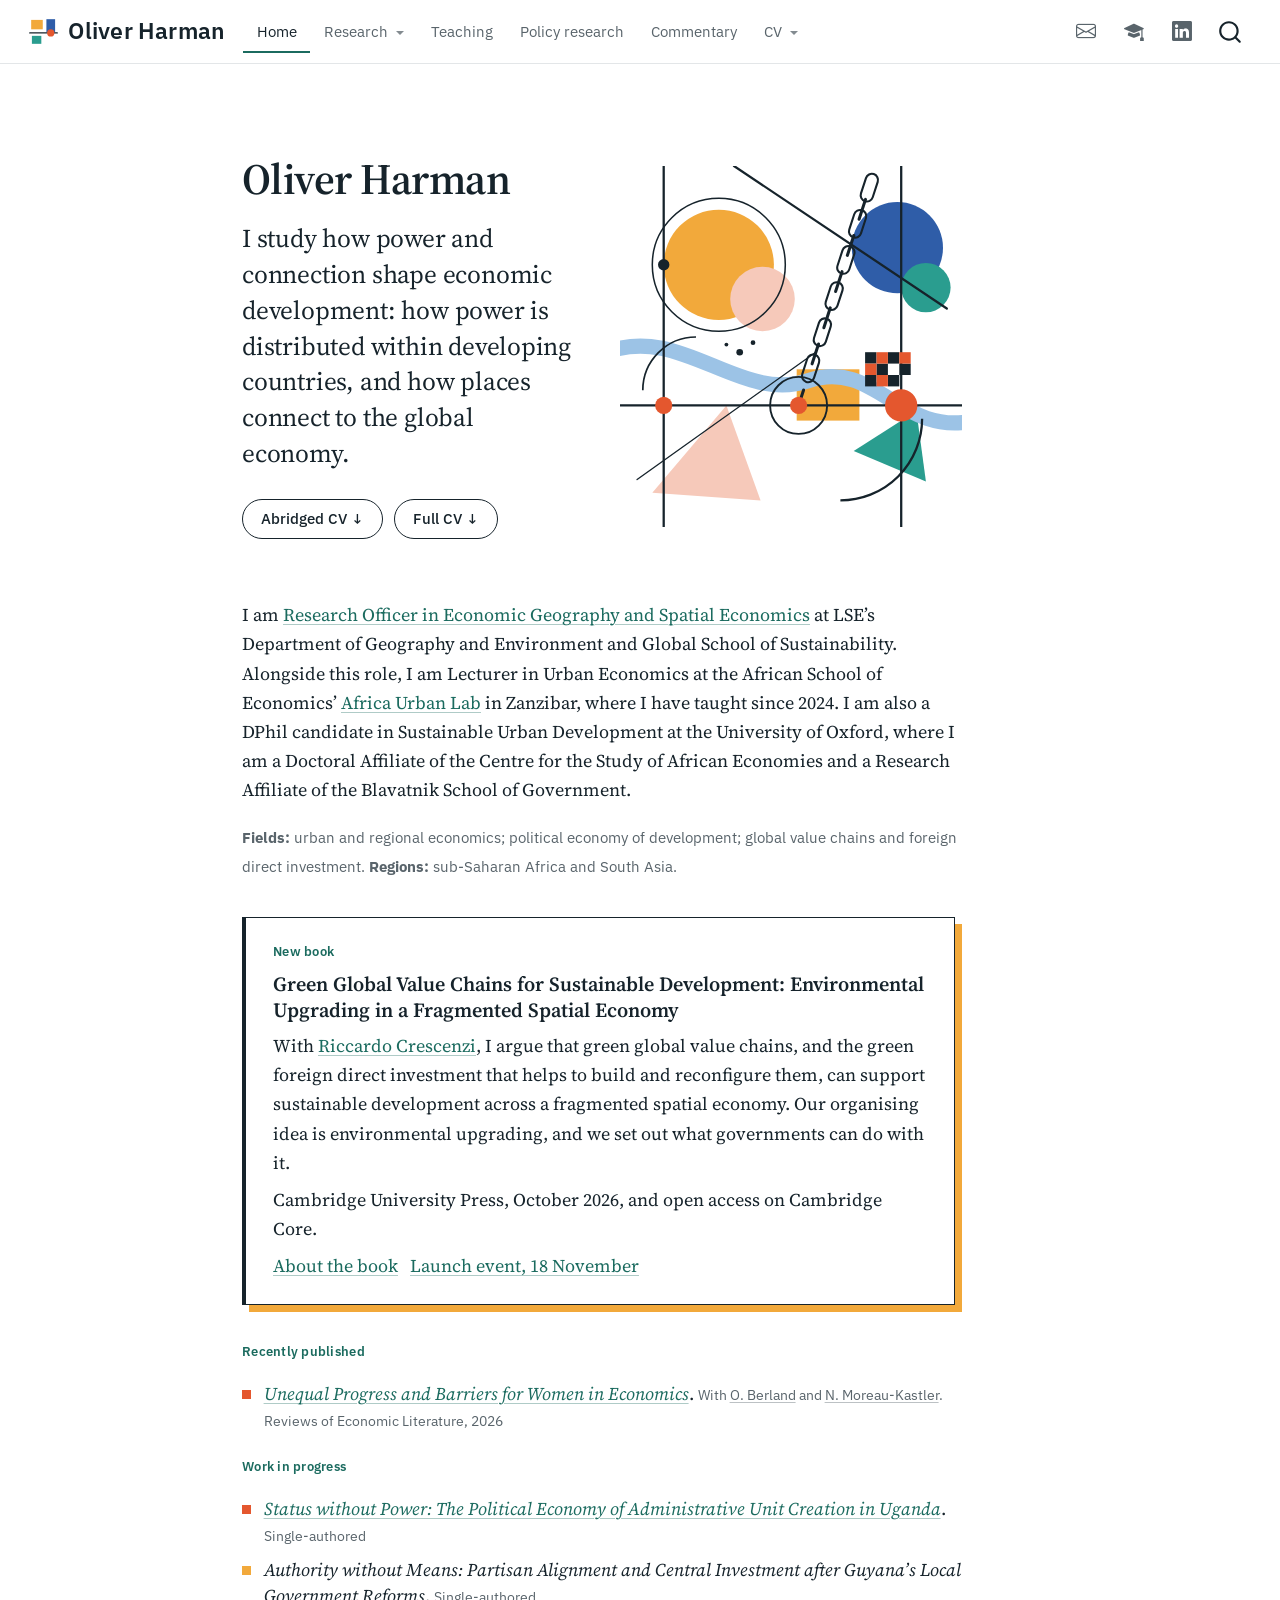
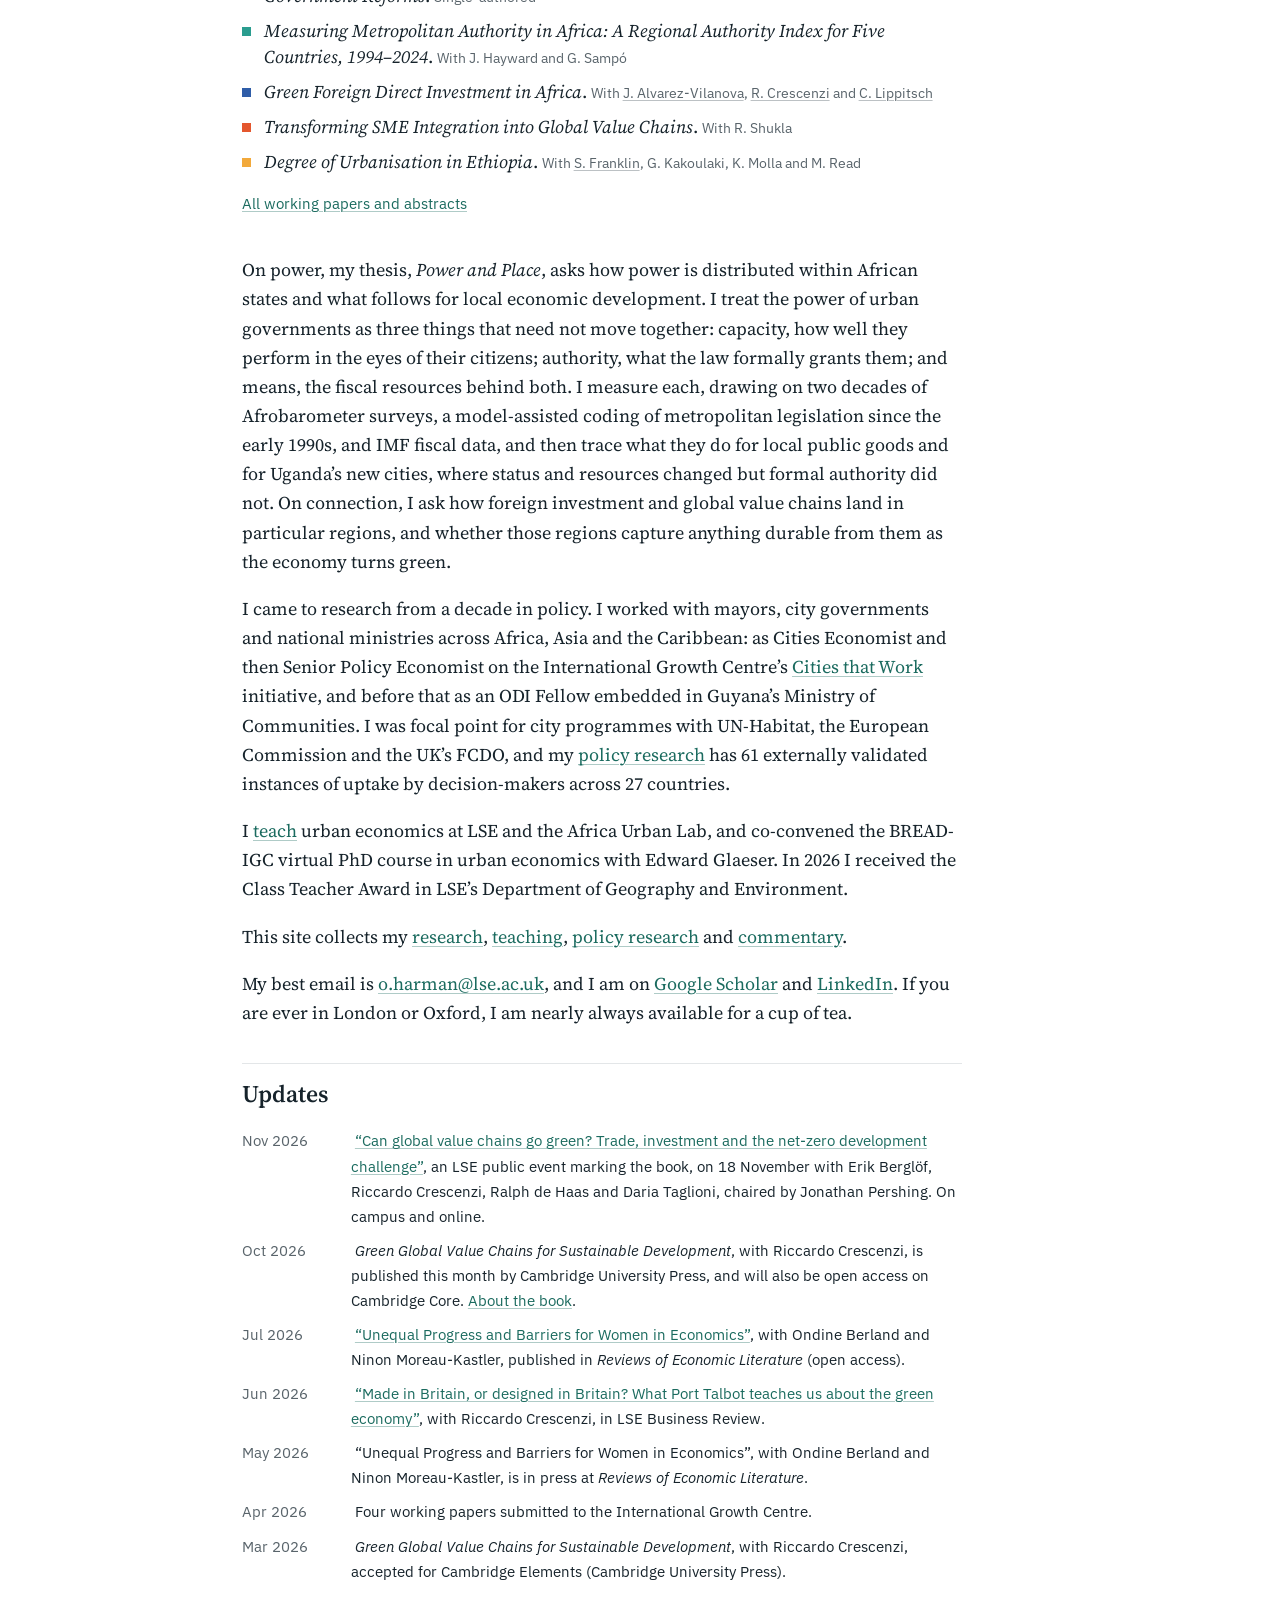
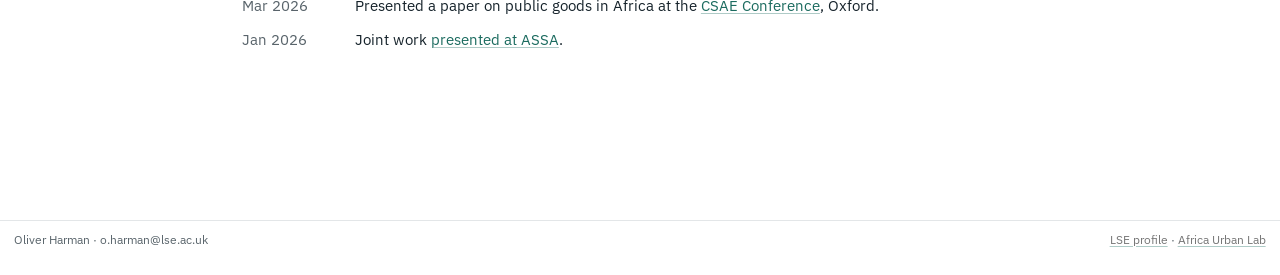
==== index.html @ 83558fdd "Built site for gh-pages" ====
<!DOCTYPE html>
<html xmlns="http://www.w3.org/1999/xhtml" lang="en" xml:lang="en"><head>

<meta charset="utf-8">
<meta name="generator" content="quarto-1.10.18">

<meta name="viewport" content="width=device-width, initial-scale=1.0, user-scalable=yes">

<meta name="description" content="Economic geographer and spatial economist working on decentralisation, urbanisation and local public goods in Africa, and on global value chains and regional development.">

<title>Oliver Harman</title>
<style>
/* Default styles provided by pandoc.
** See https://pandoc.org/MANUAL.html#variables-for-html for config info.
*/
span.smallcaps{font-variant: small-caps;}
div.columns{display: flex; gap: 1.5em;}
div.column{flex: auto;}
@media screen {
div.columns{gap: min(4vw, 1.5em);}
div.column{overflow-x: auto;}
}
div.hanging-indent{margin-left: 1.5em; text-indent: -1.5em;}
ul.task-list{list-style: none;}
ul.task-list li input[type="checkbox"] {
  width: 0.8em;
  margin: 0 0.8em 0.2em -1em; /* quarto-specific, see https://github.com/quarto-dev/quarto-cli/issues/4556 */ 
  vertical-align: middle;
}
</style>


<script src="site_libs/quarto-nav/quarto-nav.js"></script>
<script src="site_libs/quarto-nav/headroom.min.js"></script>
<script src="site_libs/clipboard/clipboard.min.js"></script>
<script src="site_libs/quarto-search/autocomplete.umd.js"></script>
<script src="site_libs/quarto-search/fuse.min.js"></script>
<script src="site_libs/quarto-search/quarto-search.js"></script>
<meta name="quarto:offset" content="./">
<link href="./assets/favicon.png" rel="icon" type="image/png">
<script src="site_libs/quarto-html/quarto.js" type="module"></script>
<script src="site_libs/quarto-html/tabsets/tabsets.js" type="module"></script>
<script src="site_libs/quarto-html/popper.min.js"></script>
<script src="site_libs/quarto-html/tippy.umd.min.js"></script>
<link href="site_libs/quarto-html/tippy.css" rel="stylesheet">
<link href="site_libs/quarto-html/quarto-syntax-highlighting-64a204ab8560d761af7679ceaba22944.css" rel="stylesheet" id="quarto-text-highlighting-styles">
<script src="site_libs/bootstrap/bootstrap.min.js"></script>
<link href="site_libs/bootstrap/bootstrap-icons.css" rel="stylesheet">
<link href="site_libs/bootstrap/bootstrap-cc58427bfe1f40533ad31785c9c80ab6.min.css" rel="stylesheet" append-hash="true" id="quarto-bootstrap" data-mode="light">
<script id="quarto-search-options" type="application/json">{
  "location": "navbar",
  "copy-button": false,
  "collapse-after": 3,
  "panel-placement": "end",
  "type": "overlay",
  "limit": 50,
  "keyboard-shortcut": [
    "f",
    "/",
    "s"
  ],
  "show-item-context": false,
  "language": {
    "search-no-results-text": "No results",
    "search-matching-documents-text": "matching documents",
    "search-copy-link-title": "Copy link to search",
    "search-hide-matches-text": "Hide additional matches",
    "search-more-match-text": "more match in this document",
    "search-more-matches-text": "more matches in this document",
    "search-clear-button-title": "Clear",
    "search-text-placeholder": "",
    "search-detached-cancel-button-title": "Cancel",
    "search-submit-button-title": "Submit",
    "search-label": "Search"
  }
}</script>


<meta property="og:title" content="Oliver Harman">
<meta property="og:description" content="Economic geographer and spatial economist working on decentralisation, urbanisation and local public goods in Africa, and on global value chains and regional development.">
<meta property="og:image" content="https://www.oliverharman.me/assets/art-home.svg">
<meta property="og:site_name" content="Oliver Harman">
<meta property="og:image:alt" content="">
<meta name="twitter:title" content="Oliver Harman">
<meta name="twitter:description" content="Economic geographer and spatial economist working on decentralisation, urbanisation and local public goods in Africa, and on global value chains and regional development.">
<meta name="twitter:image" content="https://www.oliverharman.me/assets/art-home.svg">
<meta name="twitter:card" content="summary_large_image">
<meta name="twitter:image:alt" content="">
</head>

<body class="nav-fixed home fullcontent quarto-light">

<div id="quarto-search-results"></div>
  <header id="quarto-header" class="headroom fixed-top">
    <nav class="navbar navbar-expand-lg " data-bs-theme="dark">
      <div class="navbar-container container-fluid">
      <div class="navbar-brand-container mx-auto">
    <a href="./index.html" class="navbar-brand navbar-brand-logo">
    <img src="./assets/mark.svg" alt="" class="navbar-logo light-content">
    <img src="./assets/mark.svg" alt="" class="navbar-logo dark-content">
    </a>
    <a class="navbar-brand" href="./index.html">
    <span class="navbar-title">Oliver Harman</span>
    </a>
  </div>
            <div id="quarto-search" class="" title="Search"></div>
          <button class="navbar-toggler" type="button" data-bs-toggle="collapse" data-bs-target="#navbarCollapse" aria-controls="navbarCollapse" role="menu" aria-expanded="false" aria-label="Toggle navigation" onclick="if (window.quartoToggleHeadroom) { window.quartoToggleHeadroom(); }">
  <span class="navbar-toggler-icon"></span>
</button>
          <div class="collapse navbar-collapse" id="navbarCollapse">
            <ul class="navbar-nav navbar-nav-scroll me-auto">
  <li class="nav-item">
    <a class="nav-link active" href="./index.html" aria-current="page"> 
<span class="menu-text">Home</span></a>
  </li>  
  <li class="nav-item dropdown ">
    <a class="nav-link dropdown-toggle" href="#" id="nav-menu-research" role="link" data-bs-toggle="dropdown" aria-expanded="false">
 <span class="menu-text">Research</span>
    </a>
    <ul class="dropdown-menu" aria-labelledby="nav-menu-research">    
        <li>
    <a class="dropdown-item" href="./research.html">
 <span class="dropdown-text">Research overview</span></a>
  </li>  
        <li>
    <a class="dropdown-item" href="./green-global-value-chains.html">
 <span class="dropdown-text">Book: Green Global Value Chains</span></a>
  </li>  
        <li>
    <a class="dropdown-item" href="./harnessing-global-value-chains.html">
 <span class="dropdown-text">Book: Harnessing Global Value Chains</span></a>
  </li>  
    </ul>
  </li>
  <li class="nav-item">
    <a class="nav-link" href="./teaching.html"> 
<span class="menu-text">Teaching</span></a>
  </li>  
  <li class="nav-item">
    <a class="nav-link" href="./policy.html"> 
<span class="menu-text">Policy research</span></a>
  </li>  
  <li class="nav-item">
    <a class="nav-link" href="./commentary.html"> 
<span class="menu-text">Commentary</span></a>
  </li>  
  <li class="nav-item dropdown ">
    <a class="nav-link dropdown-toggle" href="#" id="nav-menu-cv" role="link" data-bs-toggle="dropdown" aria-expanded="false">
 <span class="menu-text">CV</span>
    </a>
    <ul class="dropdown-menu" aria-labelledby="nav-menu-cv">    
        <li>
    <a class="dropdown-item" href="./cv/harman-cv-abridged.pdf">
 <span class="dropdown-text">Abridged CV (PDF)</span></a>
  </li>  
        <li>
    <a class="dropdown-item" href="./cv/harman-cv-full.pdf">
 <span class="dropdown-text">Full CV (PDF)</span></a>
  </li>  
    </ul>
  </li>
</ul>
            <ul class="navbar-nav navbar-nav-scroll ms-auto">
  <li class="nav-item compact">
    <a class="nav-link" href="mailto:o.harman@lse.ac.uk"> <i class="bi bi-envelope" role="img" aria-label="Email">
</i> 
<span class="menu-text"></span></a>
  </li>  
  <li class="nav-item compact">
    <a class="nav-link" href="https://scholar.google.com/citations?user=SLb3QHIAAAAJ"> <i class="bi bi-mortarboard-fill" role="img" aria-label="Google Scholar">
</i> 
<span class="menu-text"></span></a>
  </li>  
  <li class="nav-item compact">
    <a class="nav-link" href="https://www.linkedin.com/in/oharman/"> <i class="bi bi-linkedin" role="img" aria-label="LinkedIn">
</i> 
<span class="menu-text"></span></a>
  </li>  
</ul>
          </div> <!-- /navcollapse -->
            <div class="quarto-navbar-tools">
</div>
      </div> <!-- /container-fluid -->
    </nav>
</header>
<!-- content -->
<div id="quarto-content" class="quarto-container page-columns page-rows-contents page-layout-article page-navbar">
<!-- sidebar -->
<!-- margin-sidebar -->
    
<!-- main -->
<main class="content" id="quarto-document-content">

<header id="title-block-header" class="quarto-title-block default">
<div class="quarto-title">
<h1 class="title">Oliver Harman</h1>
</div>

<div>
  <div class="description">
    Economic geographer and spatial economist working on decentralisation, urbanisation and local public goods in Africa, and on global value chains and regional development.
  </div>
</div>


<div class="quarto-title-meta">

    
  
    
  </div>
  


</header>


<div class="hero">
  <div class="hero-text">
    <p class="hero-name" aria-hidden="true">Oliver Harman</p>
    <p class="lede">I study how power and connection shape economic development:
    how power is distributed within developing countries, and how places connect
    to the global economy.</p>
    <p class="hero-links">
      <a href="cv/harman-cv-abridged.pdf">Abridged CV</a>
      <a href="cv/harman-cv-full.pdf">Full CV</a>
    </p>
  </div>
  <div class="hero-map">
    <img src="assets/art-home.svg" alt="">
  </div>
</div>
<p>I am <a href="https://www.lse.ac.uk/people/oliver-harman">Research Officer in Economic Geography and Spatial Economics</a> at LSE’s Department of Geography and Environment and Global School of Sustainability. Alongside this role, I am Lecturer in Urban Economics at the African School of Economics’ <a href="https://www.asezanzibar.com/africa-urban-lab">Africa Urban Lab</a> in Zanzibar, where I have taught since 2024. I am also a DPhil candidate in Sustainable Urban Development at the University of Oxford, where I am a Doctoral Affiliate of the Centre for the Study of African Economies and a Research Affiliate of the Blavatnik School of Government.</p>
<p><span class="fields"><strong>Fields:</strong> urban and regional economics; political economy of development; global value chains and foreign direct investment. <strong>Regions:</strong> sub-Saharan Africa and South Asia.</span></p>
<div class="featured">
<p><span class="label">New book</span></p>
<p><span class="paper-title">Green Global Value Chains for Sustainable Development: Environmental Upgrading in a Fragmented Spatial Economy</span></p>
<p>With <a href="https://www.lse.ac.uk/geography-and-environment/people/academic-staff/riccardo-crescenzi">Riccardo Crescenzi</a>, I argue that green global value chains, and the green foreign direct investment that helps to build and reconfigure them, can support sustainable development across a fragmented spatial economy. Our organising idea is environmental upgrading, and we set out what governments can do with it.</p>
<p>Cambridge University Press, October 2026, and open access on Cambridge Core.</p>
<p><a href="./green-global-value-chains.html">About the book</a> &nbsp; <a href="https://www.lse.ac.uk/events/global-value-chains">Launch event, 18 November</a></p>
</div>
<div class="wip">
<p><span class="label">Recently published</span></p>
<ul>
<li><em><a href="https://doi.org/10.21627/aekcyv04">Unequal Progress and Barriers for Women in Economics</a></em>. <span class="with">With <a href="https://www.ondineberland.com/">O. Berland</a> and <a href="https://ninonmoreaukastler.com/">N. Moreau-Kastler</a>. Reviews of Economic Literature, 2026</span></li>
</ul>
<p><span class="label">Work in progress</span></p>
<ul>
<li><em><a href="./research.html#featured-paper">Status without Power: The Political Economy of Administrative Unit Creation in Uganda</a></em>. <span class="with">Single-authored</span></li>
<li><em>Authority without Means: Partisan Alignment and Central Investment after Guyana’s Local Government Reforms</em>. <span class="with">Single-authored</span></li>
<li><em>Measuring Metropolitan Authority in Africa: A Regional Authority Index for Five Countries, 1994–2024</em>. <span class="with">With J. Hayward and G. Sampó</span></li>
<li><em>Green Foreign Direct Investment in Africa</em>. <span class="with">With <a href="https://www.lse.ac.uk/geography-and-environment/people/phd-students/juan-alvarez-vilanova">J. Alvarez-Vilanova</a>, <a href="https://www.lse.ac.uk/geography-and-environment/people/academic-staff/riccardo-crescenzi">R. Crescenzi</a> and <a href="https://sites.google.com/view/christianlippitsch">C. Lippitsch</a></span></li>
<li><em>Transforming SME Integration into Global Value Chains</em>. <span class="with">With R. Shukla</span></li>
<li><em>Degree of Urbanisation in Ethiopia</em>. <span class="with">With <a href="https://www.simonfranklin.co/">S. Franklin</a>, G. Kakoulaki, K. Molla and M. Read</span></li>
</ul>
<p><a href="./research.html#working-papers">All working papers and abstracts</a></p>
</div>
<p>On power, my thesis, <em>Power and Place</em>, asks how power is distributed within African states and what follows for local economic development. I treat the power of urban governments as three things that need not move together: capacity, how well they perform in the eyes of their citizens; authority, what the law formally grants them; and means, the fiscal resources behind both. I measure each, drawing on two decades of Afrobarometer surveys, a model-assisted coding of metropolitan legislation since the early 1990s, and IMF fiscal data, and then trace what they do for local public goods and for Uganda’s new cities, where status and resources changed but formal authority did not. On connection, I ask how foreign investment and global value chains land in particular regions, and whether those regions capture anything durable from them as the economy turns green.</p>
<p>I came to research from a decade in policy. I worked with mayors, city governments and national ministries across Africa, Asia and the Caribbean: as Cities Economist and then Senior Policy Economist on the International Growth Centre’s <a href="https://www.theigc.org/initiatives/cities-work">Cities that Work</a> initiative, and before that as an ODI Fellow embedded in Guyana’s Ministry of Communities. I was focal point for city programmes with UN-Habitat, the European Commission and the UK’s FCDO, and my <a href="./policy.html">policy research</a> has 61 externally validated instances of uptake by decision-makers across 27 countries.</p>
<p>I <a href="./teaching.html">teach</a> urban economics at LSE and the Africa Urban Lab, and co-convened the BREAD-IGC virtual PhD course in urban economics with Edward Glaeser. In 2026 I received the Class Teacher Award in LSE’s Department of Geography and Environment.</p>
<p>This site collects my <a href="./research.html">research</a>, <a href="./teaching.html">teaching</a>, <a href="./policy.html">policy research</a> and <a href="./commentary.html">commentary</a>.</p>
<p>My best email is <a href="mailto:o.harman@lse.ac.uk" class="email">o.harman@lse.ac.uk</a>, and I am on <a href="https://scholar.google.com/citations?user=SLb3QHIAAAAJ">Google Scholar</a> and <a href="https://www.linkedin.com/in/oharman/">LinkedIn</a>. If you are ever in London or Oxford, I am nearly always available for a cup of tea.</p>
<section id="updates" class="level2">
<h2 data-anchor-id="updates">Updates</h2>
<div class="updates">
<ul>
<li><span class="date">Nov 2026</span> <a href="https://www.lse.ac.uk/events/global-value-chains">“Can global value chains go green? Trade, investment and the net-zero development challenge”</a>, an LSE public event marking the book, on 18 November with Erik Berglöf, Riccardo Crescenzi, Ralph de Haas and Daria Taglioni, chaired by Jonathan Pershing. On campus and online.</li>
<li><span class="date">Oct 2026</span> <em>Green Global Value Chains for Sustainable Development</em>, with Riccardo Crescenzi, is published this month by Cambridge University Press, and will also be open access on Cambridge Core. <a href="./green-global-value-chains.html">About the book</a>.</li>
<li><span class="date">Jul 2026</span> <a href="https://doi.org/10.21627/aekcyv04">“Unequal Progress and Barriers for Women in Economics”</a>, with Ondine Berland and Ninon Moreau-Kastler, published in <em>Reviews of Economic Literature</em> (open access).</li>
<li><span class="date">Jun 2026</span> <a href="https://blogs.lse.ac.uk/businessreview/2026/06/13/made-in-britain-or-designed-in-britain-what-port-talbot-teaches-us-about-the-green-economy/">“Made in Britain, or designed in Britain? What Port Talbot teaches us about the green economy”</a>, with Riccardo Crescenzi, in LSE Business Review.</li>
<li><span class="date">May 2026</span> “Unequal Progress and Barriers for Women in Economics”, with Ondine Berland and Ninon Moreau-Kastler, is in press at <em>Reviews of Economic Literature</em>.</li>
<li><span class="date">Apr 2026</span> Four working papers submitted to the International Growth Centre.</li>
<li><span class="date">Mar 2026</span> <em>Green Global Value Chains for Sustainable Development</em>, with Riccardo Crescenzi, accepted for Cambridge Elements (Cambridge University Press).</li>
<li><span class="date">Mar 2026</span> Presented a paper on public goods in Africa at the <a href="https://www.csae.ox.ac.uk/">CSAE Conference</a>, Oxford.</li>
<li><span class="date">Jan 2026</span> Joint work <a href="https://www.aeaweb.org/conference/2026/program/1519">presented at ASSA</a>.</li>
</ul>
</div>


</section>

</main> <!-- /main -->
<script id="quarto-html-after-body" type="application/javascript">
  window.document.addEventListener("DOMContentLoaded", function (event) {
    const isCodeAnnotation = (el) => {
      for (const clz of el.classList) {
        if (clz.startsWith('code-annotation-')) {                     
          return true;
        }
      }
      return false;
    }
    const onCopySuccess = function(e) {
      // button target
      const button = e.trigger;
      // don't keep focus
      button.blur();
      // flash "checked"
      button.classList.add('code-copy-button-checked');
      var currentTitle = button.getAttribute("title");
      button.setAttribute("title", "Copied!");
      let tooltip;
      if (window.bootstrap) {
        button.setAttribute("data-bs-toggle", "tooltip");
        button.setAttribute("data-bs-placement", "left");
        button.setAttribute("data-bs-title", "Copied!");
        tooltip = new bootstrap.Tooltip(button, 
          { trigger: "manual", 
            customClass: "code-copy-button-tooltip",
            offset: [0, -8]});
        tooltip.show();    
      }
      setTimeout(function() {
        if (tooltip) {
          tooltip.hide();
          button.removeAttribute("data-bs-title");
          button.removeAttribute("data-bs-toggle");
          button.removeAttribute("data-bs-placement");
        }
        button.setAttribute("title", currentTitle);
        button.classList.remove('code-copy-button-checked');
      }, 1000);
      // clear code selection
      e.clearSelection();
    }
    const getTextToCopy = function(trigger) {
      const outerScaffold = trigger.parentElement.cloneNode(true);
      const codeEl = outerScaffold.querySelector('code');
      for (const childEl of codeEl.children) {
        if (isCodeAnnotation(childEl)) {
          childEl.remove();
        }
      }
      return codeEl.innerText;
    }
    const clipboard = new window.ClipboardJS('.code-copy-button:not([data-in-quarto-modal])', {
      text: getTextToCopy
    });
    clipboard.on('success', onCopySuccess);
    if (window.document.getElementById('quarto-embedded-source-code-modal')) {
      const clipboardModal = new window.ClipboardJS('.code-copy-button[data-in-quarto-modal]', {
        text: getTextToCopy,
        container: window.document.getElementById('quarto-embedded-source-code-modal')
      });
      clipboardModal.on('success', onCopySuccess);
    }
      var localhostRegex = new RegExp(/^(?:http|https):\/\/localhost\:?[0-9]*\//);
      var mailtoRegex = new RegExp(/^mailto:/);
        var filterRegex = new RegExp("https:\/\/www\.oliverharman\.me");
      var isInternal = (href) => {
          return filterRegex.test(href) || localhostRegex.test(href) || mailtoRegex.test(href);
      }
      // Inspect non-navigation links and adorn them if external
     var links = window.document.querySelectorAll('a[href]:not(.nav-link):not(.navbar-brand):not(.toc-action):not(.sidebar-link):not(.sidebar-item-toggle):not(.pagination-link):not(.no-external):not([aria-hidden]):not(.dropdown-item):not(.quarto-navigation-tool):not(.about-link)');
      for (var i=0; i<links.length; i++) {
        const link = links[i];
        if (!isInternal(link.href)) {
          // undo the damage that might have been done by quarto-nav.js in the case of
          // links that we want to consider external
          if (link.dataset.originalHref !== undefined) {
            link.href = link.dataset.originalHref;
          }
            // target, if specified
            link.setAttribute("target", "_blank");
            if (link.getAttribute("rel") === null) {
              link.setAttribute("rel", "noopener");
            }
        }
      }
    function tippyHover(el, contentFn, onTriggerFn, onUntriggerFn) {
      const config = {
        allowHTML: true,
        maxWidth: 500,
        delay: 100,
        arrow: false,
        appendTo: function(el) {
            return el.parentElement;
        },
        interactive: true,
        interactiveBorder: 10,
        theme: 'quarto',
        placement: 'bottom-start',
      };
      if (contentFn) {
        config.content = contentFn;
      }
      if (onTriggerFn) {
        config.onTrigger = onTriggerFn;
      }
      if (onUntriggerFn) {
        config.onUntrigger = onUntriggerFn;
      }
      window.tippy(el, config); 
    }
    const noterefs = window.document.querySelectorAll('a[role="doc-noteref"]');
    for (var i=0; i<noterefs.length; i++) {
      const ref = noterefs[i];
      tippyHover(ref, function() {
        // use id or data attribute instead here
        let href = ref.getAttribute('data-footnote-href') || ref.getAttribute('href');
        try { href = new URL(href).hash; } catch {}
        const id = href.replace(/^#\/?/, "");
        const note = window.document.getElementById(id);
        if (note) {
          return note.innerHTML;
        } else {
          return "";
        }
      });
    }
    const xrefs = window.document.querySelectorAll('a.quarto-xref');
    const processXRef = (id, note) => {
      // Strip column container classes
      const stripColumnClz = (el) => {
        el.classList.remove("page-full", "page-columns");
        if (el.children) {
          for (const child of el.children) {
            stripColumnClz(child);
          }
        }
      }
      stripColumnClz(note)
      if (id === null || id.startsWith('sec-')) {
        // Special case sections, only their first couple elements
        const container = document.createElement("div");
        if (note.children && note.children.length > 2) {
          container.appendChild(note.children[0].cloneNode(true));
          for (let i = 1; i < note.children.length; i++) {
            const child = note.children[i];
            if (child.tagName === "P" && child.innerText === "") {
              continue;
            } else {
              container.appendChild(child.cloneNode(true));
              break;
            }
          }
          if (window.Quarto?.typesetMath) {
            window.Quarto.typesetMath(container);
          }
          return container.innerHTML
        } else {
          if (window.Quarto?.typesetMath) {
            window.Quarto.typesetMath(note);
          }
          return note.innerHTML;
        }
      } else {
        // Remove any anchor links if they are present
        const anchorLink = note.querySelector('a.anchorjs-link');
        if (anchorLink) {
          anchorLink.remove();
        }
        if (window.Quarto?.typesetMath) {
          window.Quarto.typesetMath(note);
        }
        if (note.classList.contains("callout")) {
          return note.outerHTML;
        } else {
          return note.innerHTML;
        }
      }
    }
    for (var i=0; i<xrefs.length; i++) {
      const xref = xrefs[i];
      tippyHover(xref, undefined, function(instance) {
        instance.disable();
        let url = xref.getAttribute('href');
        let hash = undefined; 
        if (url.startsWith('#')) {
          hash = url;
        } else {
          try { hash = new URL(url).hash; } catch {}
        }
        if (hash) {
          const id = hash.replace(/^#\/?/, "");
          const note = window.document.getElementById(id);
          if (note !== null) {
            try {
              const html = processXRef(id, note.cloneNode(true));
              instance.setContent(html);
            } finally {
              instance.enable();
              instance.show();
            }
          } else {
            // See if we can fetch this
            fetch(url.split('#')[0])
            .then(res => res.text())
            .then(html => {
              const parser = new DOMParser();
              const htmlDoc = parser.parseFromString(html, "text/html");
              const note = htmlDoc.getElementById(id);
              if (note !== null) {
                const html = processXRef(id, note);
                instance.setContent(html);
              } 
            }).finally(() => {
              instance.enable();
              instance.show();
            });
          }
        } else {
          // See if we can fetch a full url (with no hash to target)
          // This is a special case and we should probably do some content thinning / targeting
          fetch(url)
          .then(res => res.text())
          .then(html => {
            const parser = new DOMParser();
            const htmlDoc = parser.parseFromString(html, "text/html");
            const note = htmlDoc.querySelector('main.content');
            if (note !== null) {
              // This should only happen for chapter cross references
              // (since there is no id in the URL)
              // remove the first header
              if (note.children.length > 0 && note.children[0].tagName === "HEADER") {
                note.children[0].remove();
              }
              const html = processXRef(null, note);
              instance.setContent(html);
            } 
          }).finally(() => {
            instance.enable();
            instance.show();
          });
        }
      }, function(instance) {
      });
    }
        let selectedAnnoteEl;
        const selectorForAnnotation = ( cell, annotation) => {
          let cellAttr = 'data-code-cell="' + cell + '"';
          let lineAttr = 'data-code-annotation="' +  annotation + '"';
          const selector = 'span[' + cellAttr + '][' + lineAttr + ']';
          return selector;
        }
        const selectCodeLines = (annoteEl) => {
          const doc = window.document;
          const targetCell = annoteEl.getAttribute("data-target-cell");
          const targetAnnotation = annoteEl.getAttribute("data-target-annotation");
          const annoteSpan = window.document.querySelector(selectorForAnnotation(targetCell, targetAnnotation));
          const lines = annoteSpan.getAttribute("data-code-lines").split(",");
          const lineIds = lines.map((line) => {
            return targetCell + "-" + line;
          })
          let top = null;
          let height = null;
          let parent = null;
          if (lineIds.length > 0) {
              //compute the position of the single el (top and bottom and make a div)
              const el = window.document.getElementById(lineIds[0]);
              top = el.offsetTop;
              height = el.offsetHeight;
              parent = el.parentElement.parentElement;
            if (lineIds.length > 1) {
              const lastEl = window.document.getElementById(lineIds[lineIds.length - 1]);
              const bottom = lastEl.offsetTop + lastEl.offsetHeight;
              height = bottom - top;
            }
            if (top !== null && height !== null && parent !== null) {
              // cook up a div (if necessary) and position it 
              let div = window.document.getElementById("code-annotation-line-highlight");
              if (div === null) {
                div = window.document.createElement("div");
                div.setAttribute("id", "code-annotation-line-highlight");
                div.style.position = 'absolute';
                parent.appendChild(div);
              }
              div.style.top = top - 2 + "px";
              div.style.height = height + 4 + "px";
              div.style.left = 0;
              let gutterDiv = window.document.getElementById("code-annotation-line-highlight-gutter");
              if (gutterDiv === null) {
                gutterDiv = window.document.createElement("div");
                gutterDiv.setAttribute("id", "code-annotation-line-highlight-gutter");
                gutterDiv.style.position = 'absolute';
                const codeCell = window.document.getElementById(targetCell);
                const gutter = codeCell.querySelector('.code-annotation-gutter');
                gutter.appendChild(gutterDiv);
              }
              gutterDiv.style.top = top - 2 + "px";
              gutterDiv.style.height = height + 4 + "px";
            }
            selectedAnnoteEl = annoteEl;
          }
        };
        const unselectCodeLines = () => {
          const elementsIds = ["code-annotation-line-highlight", "code-annotation-line-highlight-gutter"];
          elementsIds.forEach((elId) => {
            const div = window.document.getElementById(elId);
            if (div) {
              div.remove();
            }
          });
          selectedAnnoteEl = undefined;
        };
          // Handle positioning of the toggle
      window.addEventListener(
        "resize",
        throttle(() => {
          elRect = undefined;
          if (selectedAnnoteEl) {
            selectCodeLines(selectedAnnoteEl);
          }
        }, 10)
      );
      function throttle(fn, ms) {
      let throttle = false;
      let timer;
        return (...args) => {
          if(!throttle) { // first call gets through
              fn.apply(this, args);
              throttle = true;
          } else { // all the others get throttled
              if(timer) clearTimeout(timer); // cancel #2
              timer = setTimeout(() => {
                fn.apply(this, args);
                timer = throttle = false;
              }, ms);
          }
        };
      }
        // Attach click handler to the DT
        const annoteDls = window.document.querySelectorAll('dt[data-target-cell]');
        for (const annoteDlNode of annoteDls) {
          annoteDlNode.addEventListener('click', (event) => {
            const clickedEl = event.target;
            if (clickedEl !== selectedAnnoteEl) {
              unselectCodeLines();
              const activeEl = window.document.querySelector('dt[data-target-cell].code-annotation-active');
              if (activeEl) {
                activeEl.classList.remove('code-annotation-active');
              }
              selectCodeLines(clickedEl);
              clickedEl.classList.add('code-annotation-active');
            } else {
              // Unselect the line
              unselectCodeLines();
              clickedEl.classList.remove('code-annotation-active');
            }
          });
        }
    const findCites = (el) => {
      const parentEl = el.parentElement;
      if (parentEl) {
        const cites = parentEl.dataset.cites;
        if (cites) {
          return {
            el,
            cites: cites.split(' ')
          };
        } else {
          return findCites(el.parentElement)
        }
      } else {
        return undefined;
      }
    };
    var bibliorefs = window.document.querySelectorAll('a[role="doc-biblioref"]');
    for (var i=0; i<bibliorefs.length; i++) {
      const ref = bibliorefs[i];
      const citeInfo = findCites(ref);
      if (citeInfo) {
        tippyHover(citeInfo.el, function() {
          var popup = window.document.createElement('div');
          citeInfo.cites.forEach(function(cite) {
            var citeDiv = window.document.createElement('div');
            citeDiv.classList.add('hanging-indent');
            citeDiv.classList.add('csl-entry');
            var biblioDiv = window.document.getElementById('ref-' + cite);
            if (biblioDiv) {
              citeDiv.innerHTML = biblioDiv.innerHTML;
            }
            popup.appendChild(citeDiv);
          });
          return popup.innerHTML;
        });
      }
    }
  });
  </script>
</div> <!-- /content -->
<footer class="footer">
  <div class="nav-footer">
    <div class="nav-footer-left">
<p>Oliver Harman · o.harman@lse.ac.uk</p>
</div>   
    <div class="nav-footer-center">
      &nbsp;
    </div>
    <div class="nav-footer-right">
<p><a href="https://www.lse.ac.uk/people/oliver-harman">LSE profile</a> · <a href="https://www.asezanzibar.com/africa-urban-lab">Africa Urban Lab</a></p>
</div>
  </div>
</footer>




</body></html>
---- site_libs/quarto-html/tippy.css ----
.tippy-box[data-animation=fade][data-state=hidden]{opacity:0}[data-tippy-root]{max-width:calc(100vw - 10px)}.tippy-box{position:relative;background-color:#333;color:#fff;border-radius:4px;font-size:14px;line-height:1.4;white-space:normal;outline:0;transition-property:transform,visibility,opacity}.tippy-box[data-placement^=top]>.tippy-arrow{bottom:0}.tippy-box[data-placement^=top]>.tippy-arrow:before{bottom:-7px;left:0;border-width:8px 8px 0;border-top-color:initial;transform-origin:center top}.tippy-box[data-placement^=bottom]>.tippy-arrow{top:0}.tippy-box[data-placement^=bottom]>.tippy-arrow:before{top:-7px;left:0;border-width:0 8px 8px;border-bottom-color:initial;transform-origin:center bottom}.tippy-box[data-placement^=left]>.tippy-arrow{right:0}.tippy-box[data-placement^=left]>.tippy-arrow:before{border-width:8px 0 8px 8px;border-left-color:initial;right:-7px;transform-origin:center left}.tippy-box[data-placement^=right]>.tippy-arrow{left:0}.tippy-box[data-placement^=right]>.tippy-arrow:before{left:-7px;border-width:8px 8px 8px 0;border-right-color:initial;transform-origin:center right}.tippy-box[data-inertia][data-state=visible]{transition-timing-function:cubic-bezier(.54,1.5,.38,1.11)}.tippy-arrow{width:16px;height:16px;color:#333}.tippy-arrow:before{content:"";position:absolute;border-color:transparent;border-style:solid}.tippy-content{position:relative;padding:5px 9px;z-index:1}
---- site_libs/quarto-html/quarto-syntax-highlighting-64a204ab8560d761af7679ceaba22944.css ----
/* quarto syntax highlight colors */
:root {
  --quarto-hl-ot-color: #003B4F;
  --quarto-hl-at-color: #657422;
  --quarto-hl-ss-color: #20794D;
  --quarto-hl-an-color: #5E5E5E;
  --quarto-hl-fu-color: #4758AB;
  --quarto-hl-st-color: #20794D;
  --quarto-hl-cf-color: #003B4F;
  --quarto-hl-op-color: #5E5E5E;
  --quarto-hl-er-color: #AD0000;
  --quarto-hl-bn-color: #AD0000;
  --quarto-hl-al-color: #AD0000;
  --quarto-hl-va-color: #111111;
  --quarto-hl-bu-color: inherit;
  --quarto-hl-ex-color: inherit;
  --quarto-hl-pp-color: #AD0000;
  --quarto-hl-in-color: #5E5E5E;
  --quarto-hl-vs-color: #20794D;
  --quarto-hl-wa-color: #5E5E5E;
  --quarto-hl-do-color: #5E5E5E;
  --quarto-hl-im-color: #00769E;
  --quarto-hl-ch-color: #20794D;
  --quarto-hl-dt-color: #AD0000;
  --quarto-hl-fl-color: #AD0000;
  --quarto-hl-co-color: #5E5E5E;
  --quarto-hl-cv-color: #5E5E5E;
  --quarto-hl-cn-color: #8f5902;
  --quarto-hl-sc-color: #5E5E5E;
  --quarto-hl-dv-color: #AD0000;
  --quarto-hl-kw-color: #003B4F;
}

/* other quarto variables */
:root {
  --quarto-font-monospace: SFMono-Regular, Menlo, Monaco, Consolas, "Liberation Mono", "Courier New", monospace;
}

/* syntax highlight based on Pandoc's rules */
pre > code.sourceCode > span {
  color: #003B4F;
}

code.sourceCode > span {
  color: #003B4F;
}

div.sourceCode,
div.sourceCode pre.sourceCode {
  color: #003B4F;
}

/* Normal */
code span {
  color: #003B4F;
}

/* Alert */
code span.al {
  color: #AD0000;
  font-style: inherit;
}

/* Annotation */
code span.an {
  color: #5E5E5E;
  font-style: inherit;
}

/* Attribute */
code span.at {
  color: #657422;
  font-style: inherit;
}

/* BaseN */
code span.bn {
  color: #AD0000;
  font-style: inherit;
}

/* BuiltIn */
code span.bu {
  font-style: inherit;
}

/* ControlFlow */
code span.cf {
  color: #003B4F;
  font-weight: bold;
  font-style: inherit;
}

/* Char */
code span.ch {
  color: #20794D;
  font-style: inherit;
}

/* Constant */
code span.cn {
  color: #8f5902;
  font-style: inherit;
}

/* Comment */
code span.co {
  color: #5E5E5E;
  font-style: inherit;
}

/* CommentVar */
code span.cv {
  color: #5E5E5E;
  font-style: italic;
}

/* Documentation */
code span.do {
  color: #5E5E5E;
  font-style: italic;
}

/* DataType */
code span.dt {
  color: #AD0000;
  font-style: inherit;
}

/* DecVal */
code span.dv {
  color: #AD0000;
  font-style: inherit;
}

/* Error */
code span.er {
  color: #AD0000;
  font-style: inherit;
}

/* Extension */
code span.ex {
  font-style: inherit;
}

/* Float */
code span.fl {
  color: #AD0000;
  font-style: inherit;
}

/* Function */
code span.fu {
  color: #4758AB;
  font-style: inherit;
}

/* Import */
code span.im {
  color: #00769E;
  font-style: inherit;
}

/* Information */
code span.in {
  color: #5E5E5E;
  font-style: inherit;
}

/* Keyword */
code span.kw {
  color: #003B4F;
  font-weight: bold;
  font-style: inherit;
}

/* Operator */
code span.op {
  color: #5E5E5E;
  font-style: inherit;
}

/* Other */
code span.ot {
  color: #003B4F;
  font-style: inherit;
}

/* Preprocessor */
code span.pp {
  color: #AD0000;
  font-style: inherit;
}

/* SpecialChar */
code span.sc {
  color: #5E5E5E;
  font-style: inherit;
}

/* SpecialString */
code span.ss {
  color: #20794D;
  font-style: inherit;
}

/* String */
code span.st {
  color: #20794D;
  font-style: inherit;
}

/* Variable */
code span.va {
  color: #111111;
  font-style: inherit;
}

/* VerbatimString */
code span.vs {
  color: #20794D;
  font-style: inherit;
}

/* Warning */
code span.wa {
  color: #5E5E5E;
  font-style: italic;
}

.prevent-inlining {
  content: "</";
}

/*# sourceMappingURL=9d8d5bb603a83b8298b89080a598c93b.css.map */
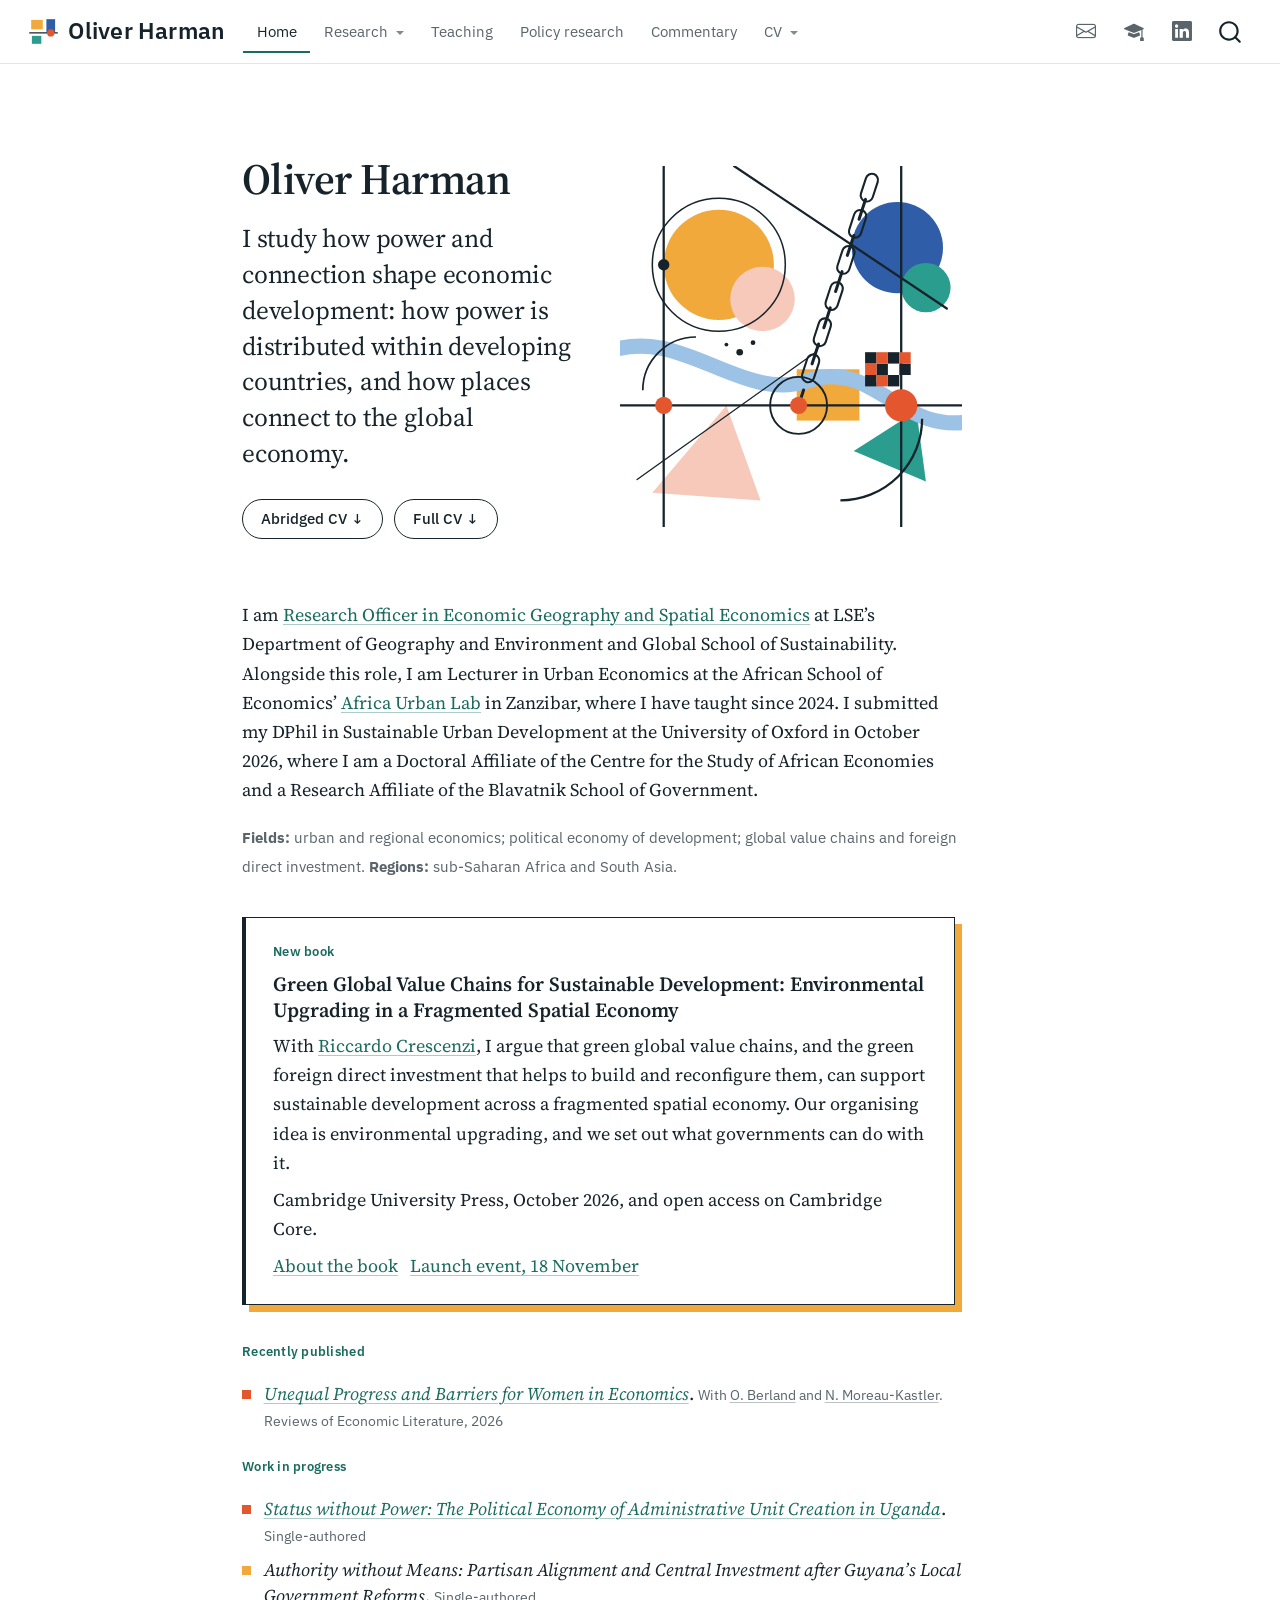
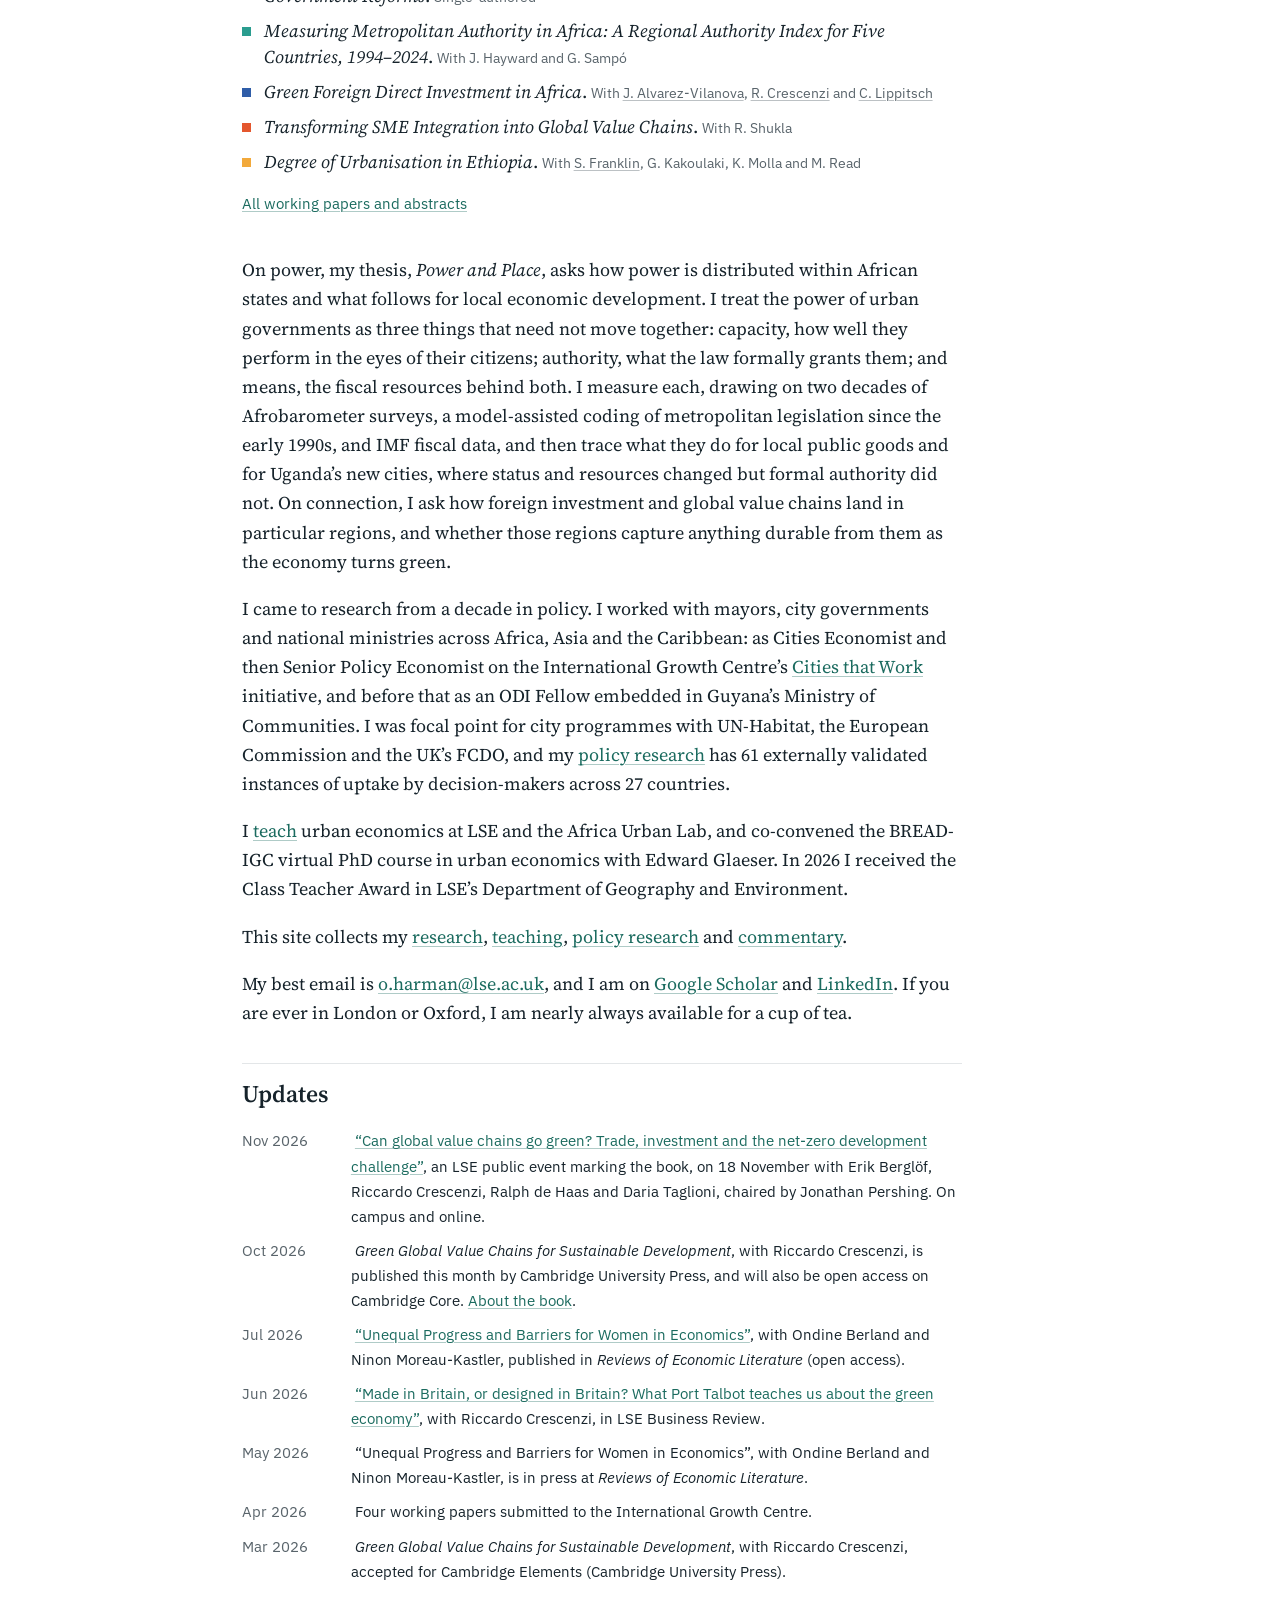
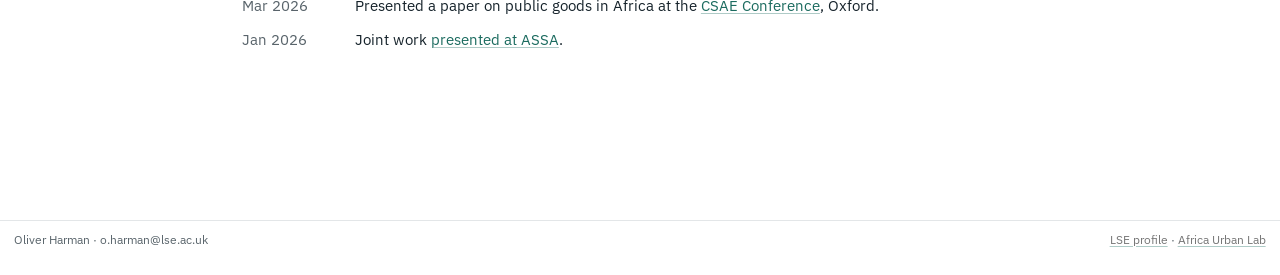
==== commit e5cd367f: "Built site for gh-pages" ====
--- a/index.html
+++ b/index.html
@@ -230,7 +230,7 @@
     <img src="assets/art-home.svg" alt="">
   </div>
 </div>
-<p>I am <a href="https://www.lse.ac.uk/people/oliver-harman">Research Officer in Economic Geography and Spatial Economics</a> at LSE’s Department of Geography and Environment and Global School of Sustainability. Alongside this role, I am Lecturer in Urban Economics at the African School of Economics’ <a href="https://www.asezanzibar.com/africa-urban-lab">Africa Urban Lab</a> in Zanzibar, where I have taught since 2024. I am also a DPhil candidate in Sustainable Urban Development at the University of Oxford, where I am a Doctoral Affiliate of the Centre for the Study of African Economies and a Research Affiliate of the Blavatnik School of Government.</p>
+<p>I am <a href="https://www.lse.ac.uk/people/oliver-harman">Research Officer in Economic Geography and Spatial Economics</a> at LSE’s Department of Geography and Environment and Global School of Sustainability. Alongside this role, I am Lecturer in Urban Economics at the African School of Economics’ <a href="https://www.asezanzibar.com/africa-urban-lab">Africa Urban Lab</a> in Zanzibar, where I have taught since 2024. I submitted my DPhil in Sustainable Urban Development at the University of Oxford in October 2026, where I am a Doctoral Affiliate of the Centre for the Study of African Economies and a Research Affiliate of the Blavatnik School of Government.</p>
 <p><span class="fields"><strong>Fields:</strong> urban and regional economics; political economy of development; global value chains and foreign direct investment. <strong>Regions:</strong> sub-Saharan Africa and South Asia.</span></p>
 <div class="featured">
 <p><span class="label">New book</span></p>
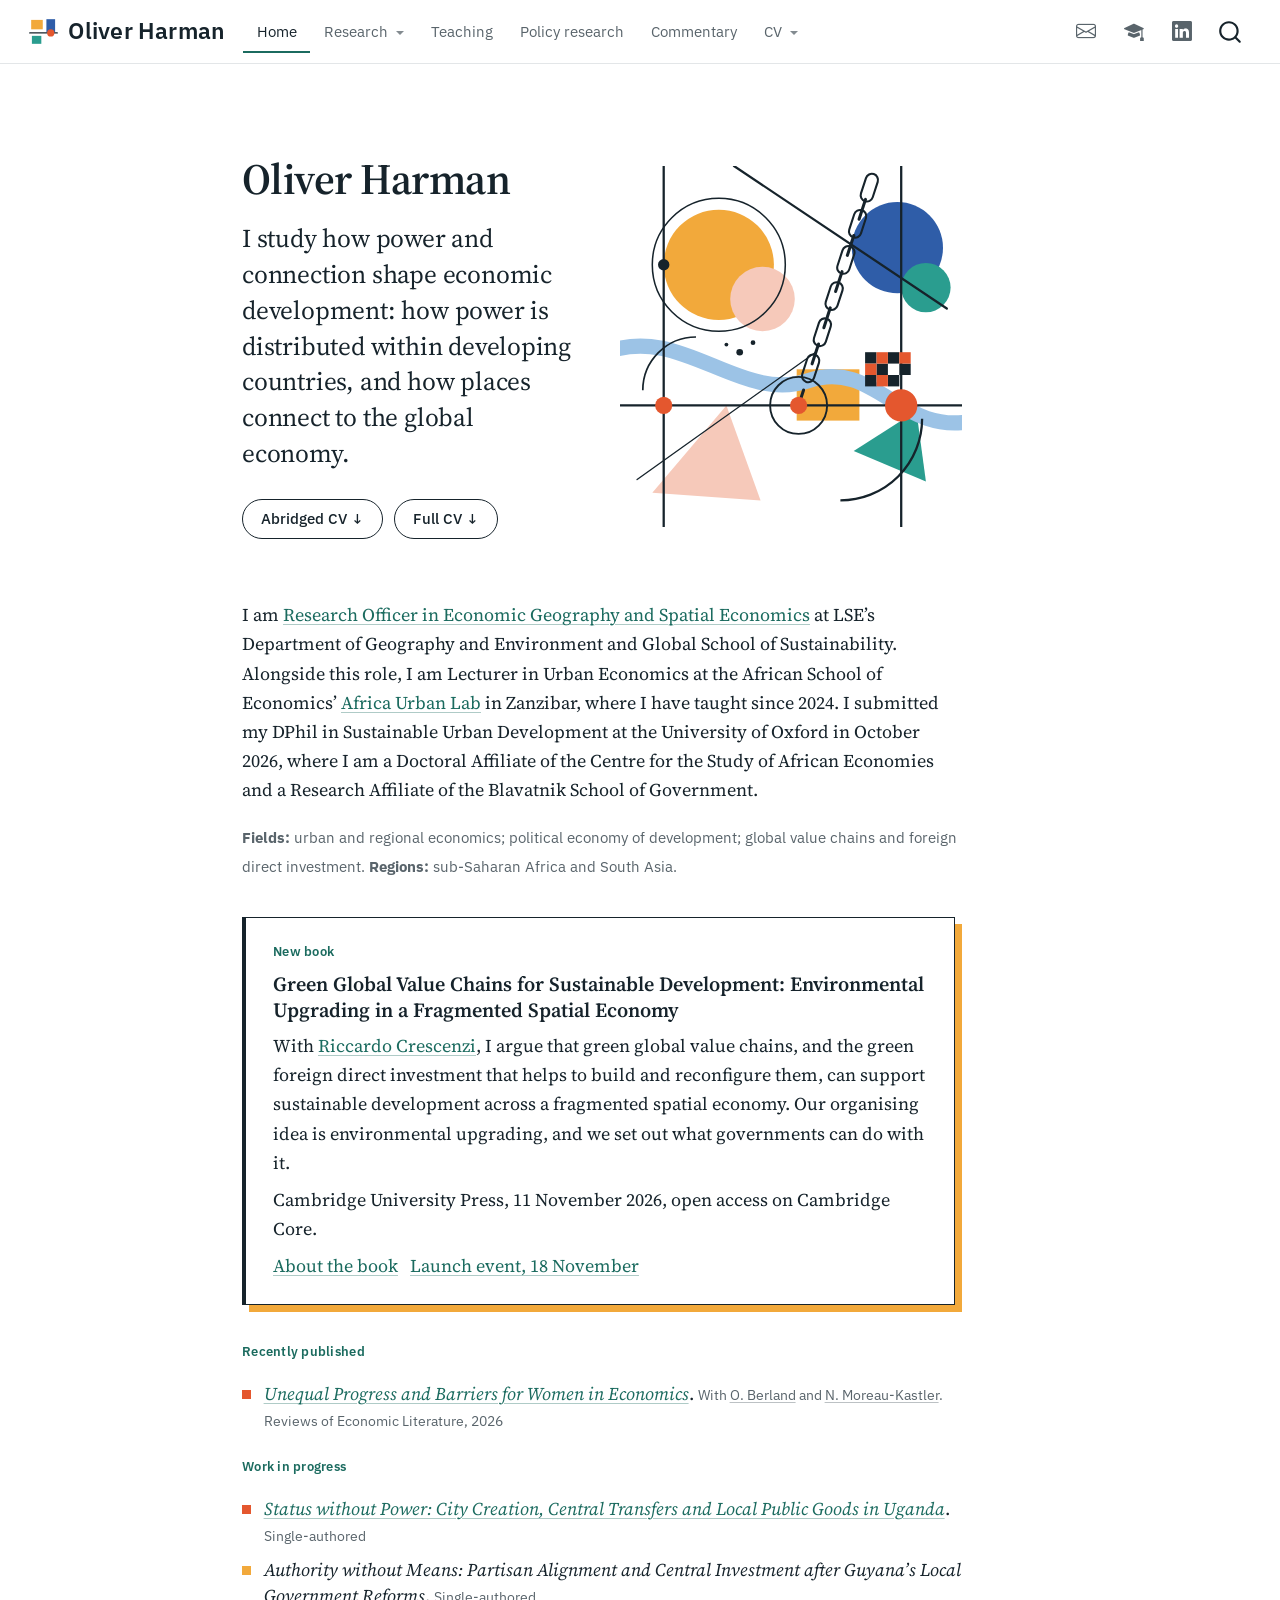
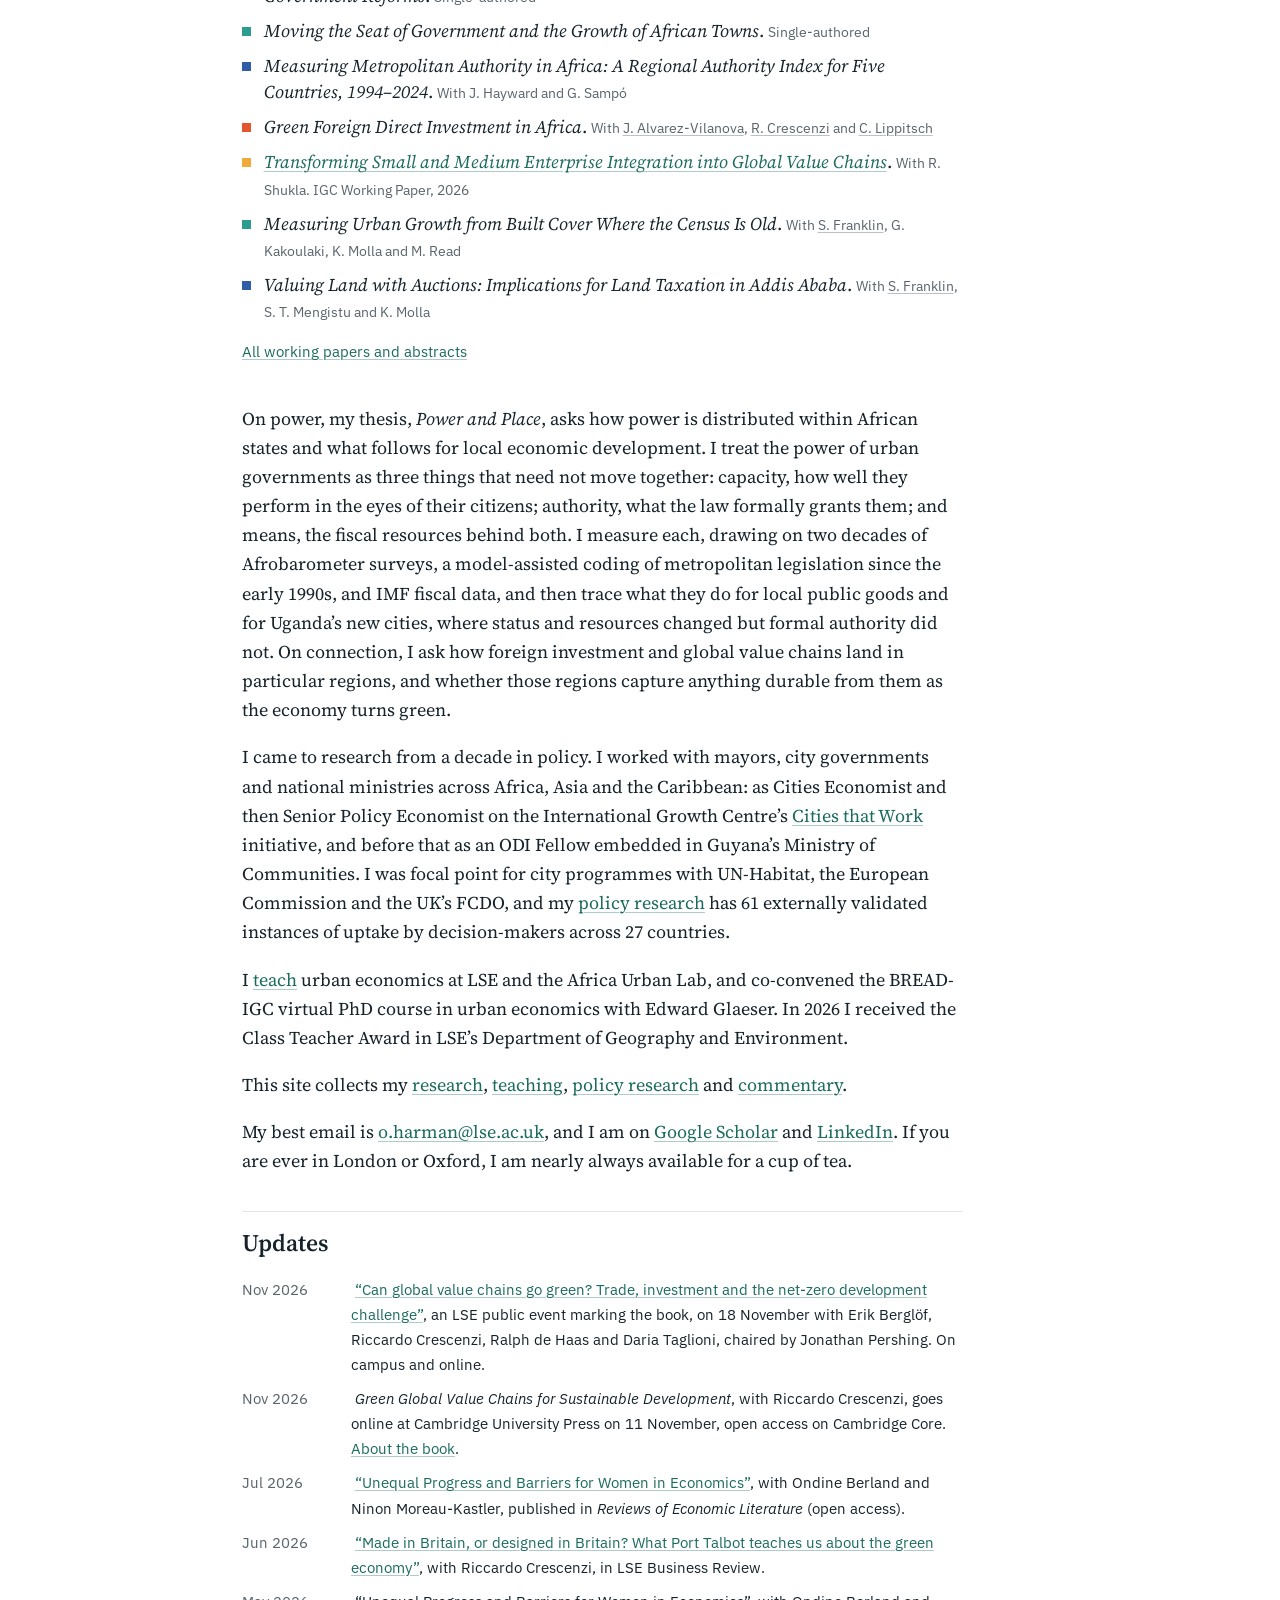
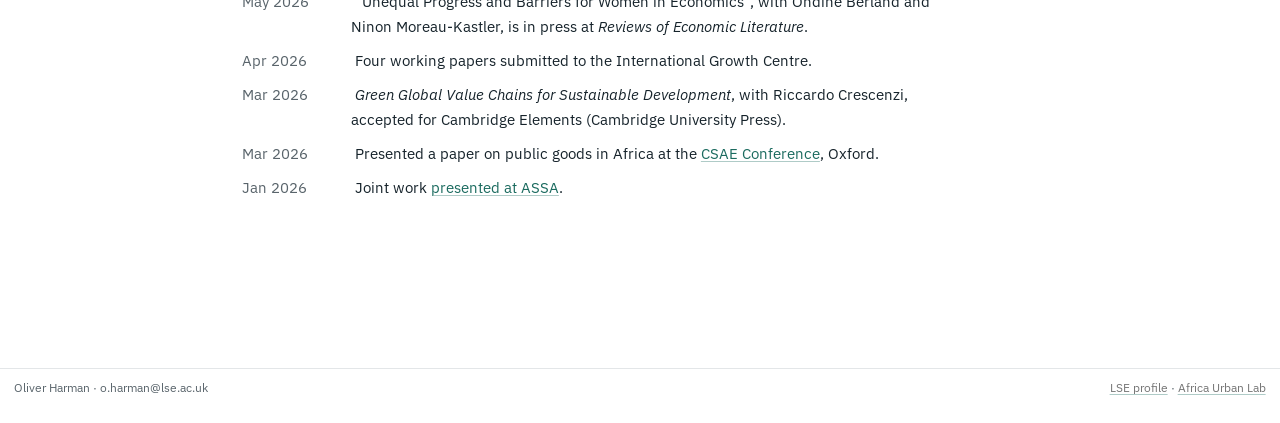
==== commit 1712a2fc: "Built site for gh-pages" ====
--- a/index.html
+++ b/index.html
@@ -236,7 +236,7 @@
 <p><span class="label">New book</span></p>
 <p><span class="paper-title">Green Global Value Chains for Sustainable Development: Environmental Upgrading in a Fragmented Spatial Economy</span></p>
 <p>With <a href="https://www.lse.ac.uk/geography-and-environment/people/academic-staff/riccardo-crescenzi">Riccardo Crescenzi</a>, I argue that green global value chains, and the green foreign direct investment that helps to build and reconfigure them, can support sustainable development across a fragmented spatial economy. Our organising idea is environmental upgrading, and we set out what governments can do with it.</p>
-<p>Cambridge University Press, October 2026, and open access on Cambridge Core.</p>
+<p>Cambridge University Press, 11 November 2026, open access on Cambridge Core.</p>
 <p><a href="./green-global-value-chains.html">About the book</a> &nbsp; <a href="https://www.lse.ac.uk/events/global-value-chains">Launch event, 18 November</a></p>
 </div>
 <div class="wip">
@@ -246,12 +246,14 @@
 </ul>
 <p><span class="label">Work in progress</span></p>
 <ul>
-<li><em><a href="./research.html#featured-paper">Status without Power: The Political Economy of Administrative Unit Creation in Uganda</a></em>. <span class="with">Single-authored</span></li>
+<li><em><a href="./research.html#featured-paper">Status without Power: City Creation, Central Transfers and Local Public Goods in Uganda</a></em>. <span class="with">Single-authored</span></li>
 <li><em>Authority without Means: Partisan Alignment and Central Investment after Guyana’s Local Government Reforms</em>. <span class="with">Single-authored</span></li>
+<li><em>Moving the Seat of Government and the Growth of African Towns</em>. <span class="with">Single-authored</span></li>
 <li><em>Measuring Metropolitan Authority in Africa: A Regional Authority Index for Five Countries, 1994–2024</em>. <span class="with">With J. Hayward and G. Sampó</span></li>
 <li><em>Green Foreign Direct Investment in Africa</em>. <span class="with">With <a href="https://www.lse.ac.uk/geography-and-environment/people/phd-students/juan-alvarez-vilanova">J. Alvarez-Vilanova</a>, <a href="https://www.lse.ac.uk/geography-and-environment/people/academic-staff/riccardo-crescenzi">R. Crescenzi</a> and <a href="https://sites.google.com/view/christianlippitsch">C. Lippitsch</a></span></li>
-<li><em>Transforming SME Integration into Global Value Chains</em>. <span class="with">With R. Shukla</span></li>
-<li><em>Degree of Urbanisation in Ethiopia</em>. <span class="with">With <a href="https://www.simonfranklin.co/">S. Franklin</a>, G. Kakoulaki, K. Molla and M. Read</span></li>
+<li><em><a href="https://www.theigc.org/sites/default/files/2026-10/Harman%20and%20Shukla%20Working%20Paper%20September%202026.pdf">Transforming Small and Medium Enterprise Integration into Global Value Chains</a></em>. <span class="with">With R. Shukla. IGC Working Paper, 2026</span></li>
+<li><em>Measuring Urban Growth from Built Cover Where the Census Is Old</em>. <span class="with">With <a href="https://www.simonfranklin.co/">S. Franklin</a>, G. Kakoulaki, K. Molla and M. Read</span></li>
+<li><em>Valuing Land with Auctions: Implications for Land Taxation in Addis Ababa</em>. <span class="with">With <a href="https://www.simonfranklin.co/">S. Franklin</a>, S. T. Mengistu and K. Molla</span></li>
 </ul>
 <p><a href="./research.html#working-papers">All working papers and abstracts</a></p>
 </div>
@@ -265,7 +267,7 @@
 <div class="updates">
 <ul>
 <li><span class="date">Nov 2026</span> <a href="https://www.lse.ac.uk/events/global-value-chains">“Can global value chains go green? Trade, investment and the net-zero development challenge”</a>, an LSE public event marking the book, on 18 November with Erik Berglöf, Riccardo Crescenzi, Ralph de Haas and Daria Taglioni, chaired by Jonathan Pershing. On campus and online.</li>
-<li><span class="date">Oct 2026</span> <em>Green Global Value Chains for Sustainable Development</em>, with Riccardo Crescenzi, is published this month by Cambridge University Press, and will also be open access on Cambridge Core. <a href="./green-global-value-chains.html">About the book</a>.</li>
+<li><span class="date">Nov 2026</span> <em>Green Global Value Chains for Sustainable Development</em>, with Riccardo Crescenzi, goes online at Cambridge University Press on 11 November, open access on Cambridge Core. <a href="./green-global-value-chains.html">About the book</a>.</li>
 <li><span class="date">Jul 2026</span> <a href="https://doi.org/10.21627/aekcyv04">“Unequal Progress and Barriers for Women in Economics”</a>, with Ondine Berland and Ninon Moreau-Kastler, published in <em>Reviews of Economic Literature</em> (open access).</li>
 <li><span class="date">Jun 2026</span> <a href="https://blogs.lse.ac.uk/businessreview/2026/06/13/made-in-britain-or-designed-in-britain-what-port-talbot-teaches-us-about-the-green-economy/">“Made in Britain, or designed in Britain? What Port Talbot teaches us about the green economy”</a>, with Riccardo Crescenzi, in LSE Business Review.</li>
 <li><span class="date">May 2026</span> “Unequal Progress and Barriers for Women in Economics”, with Ondine Berland and Ninon Moreau-Kastler, is in press at <em>Reviews of Economic Literature</em>.</li>
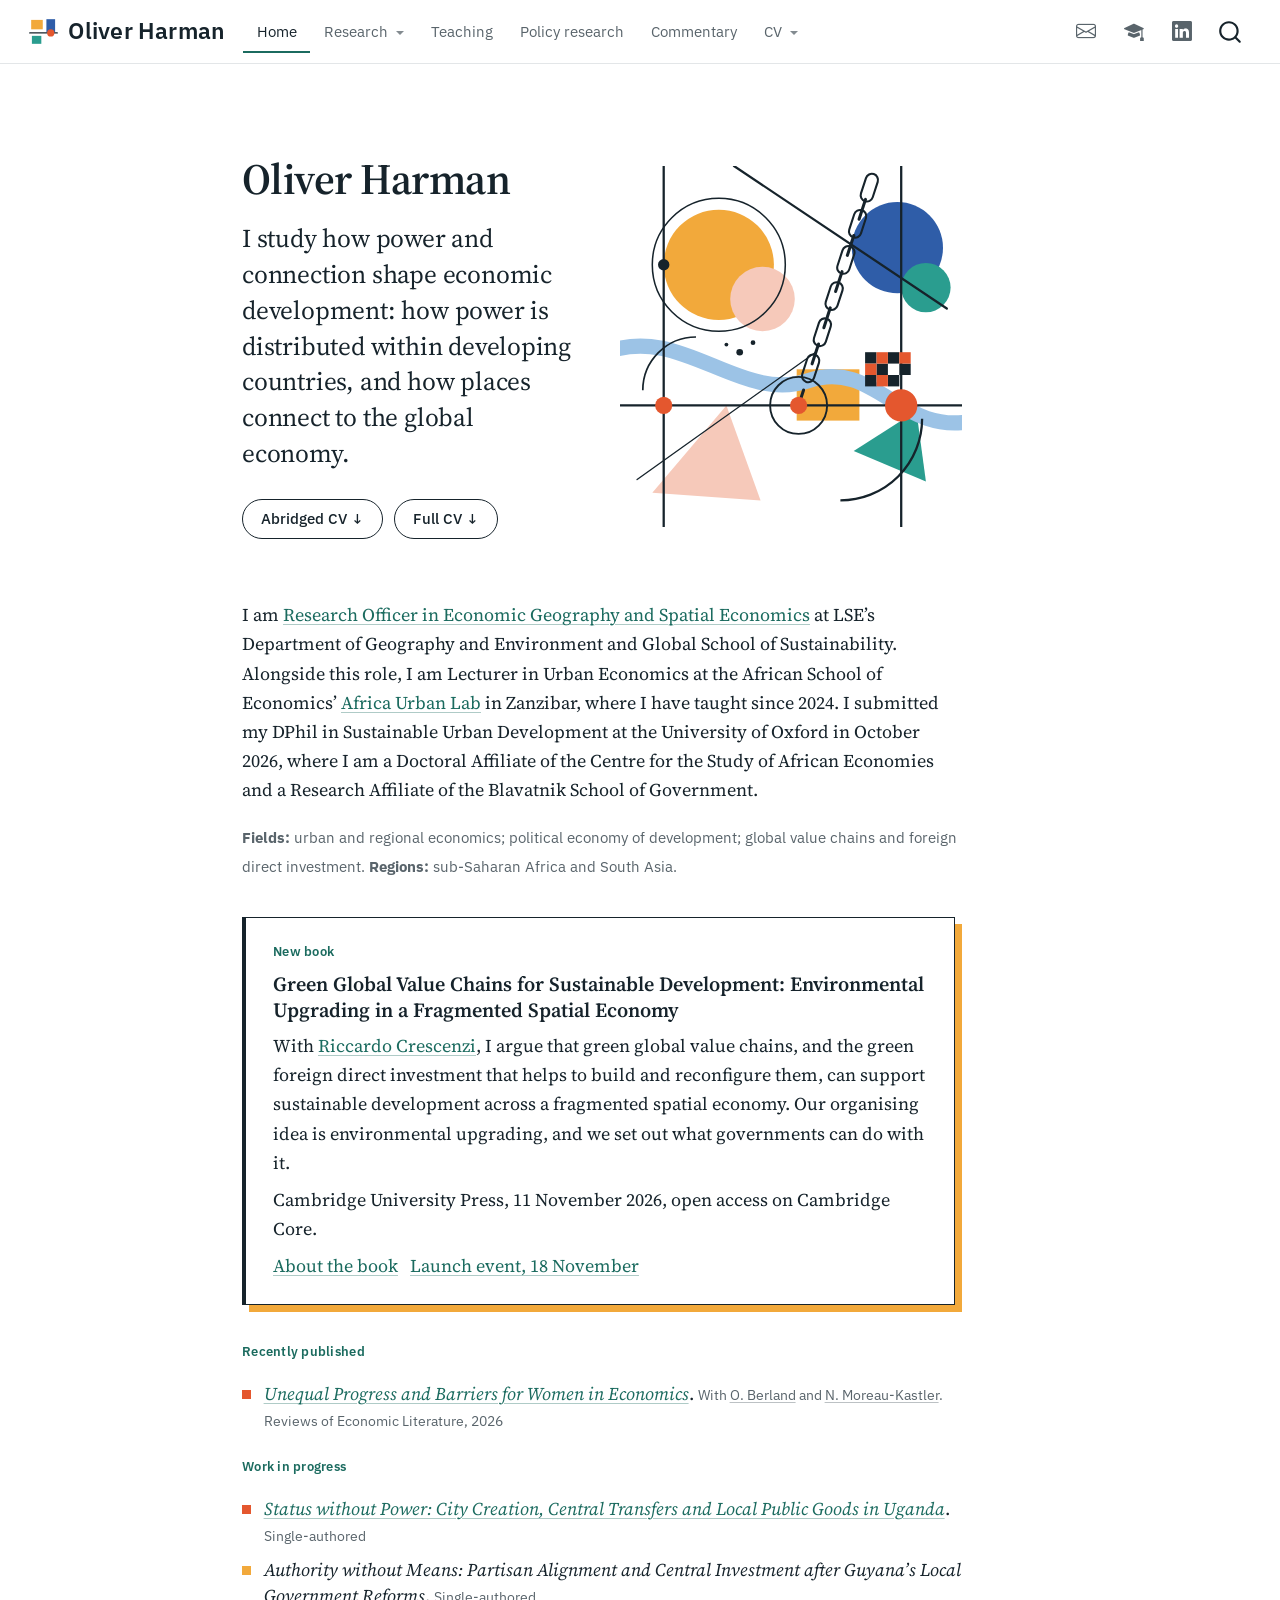
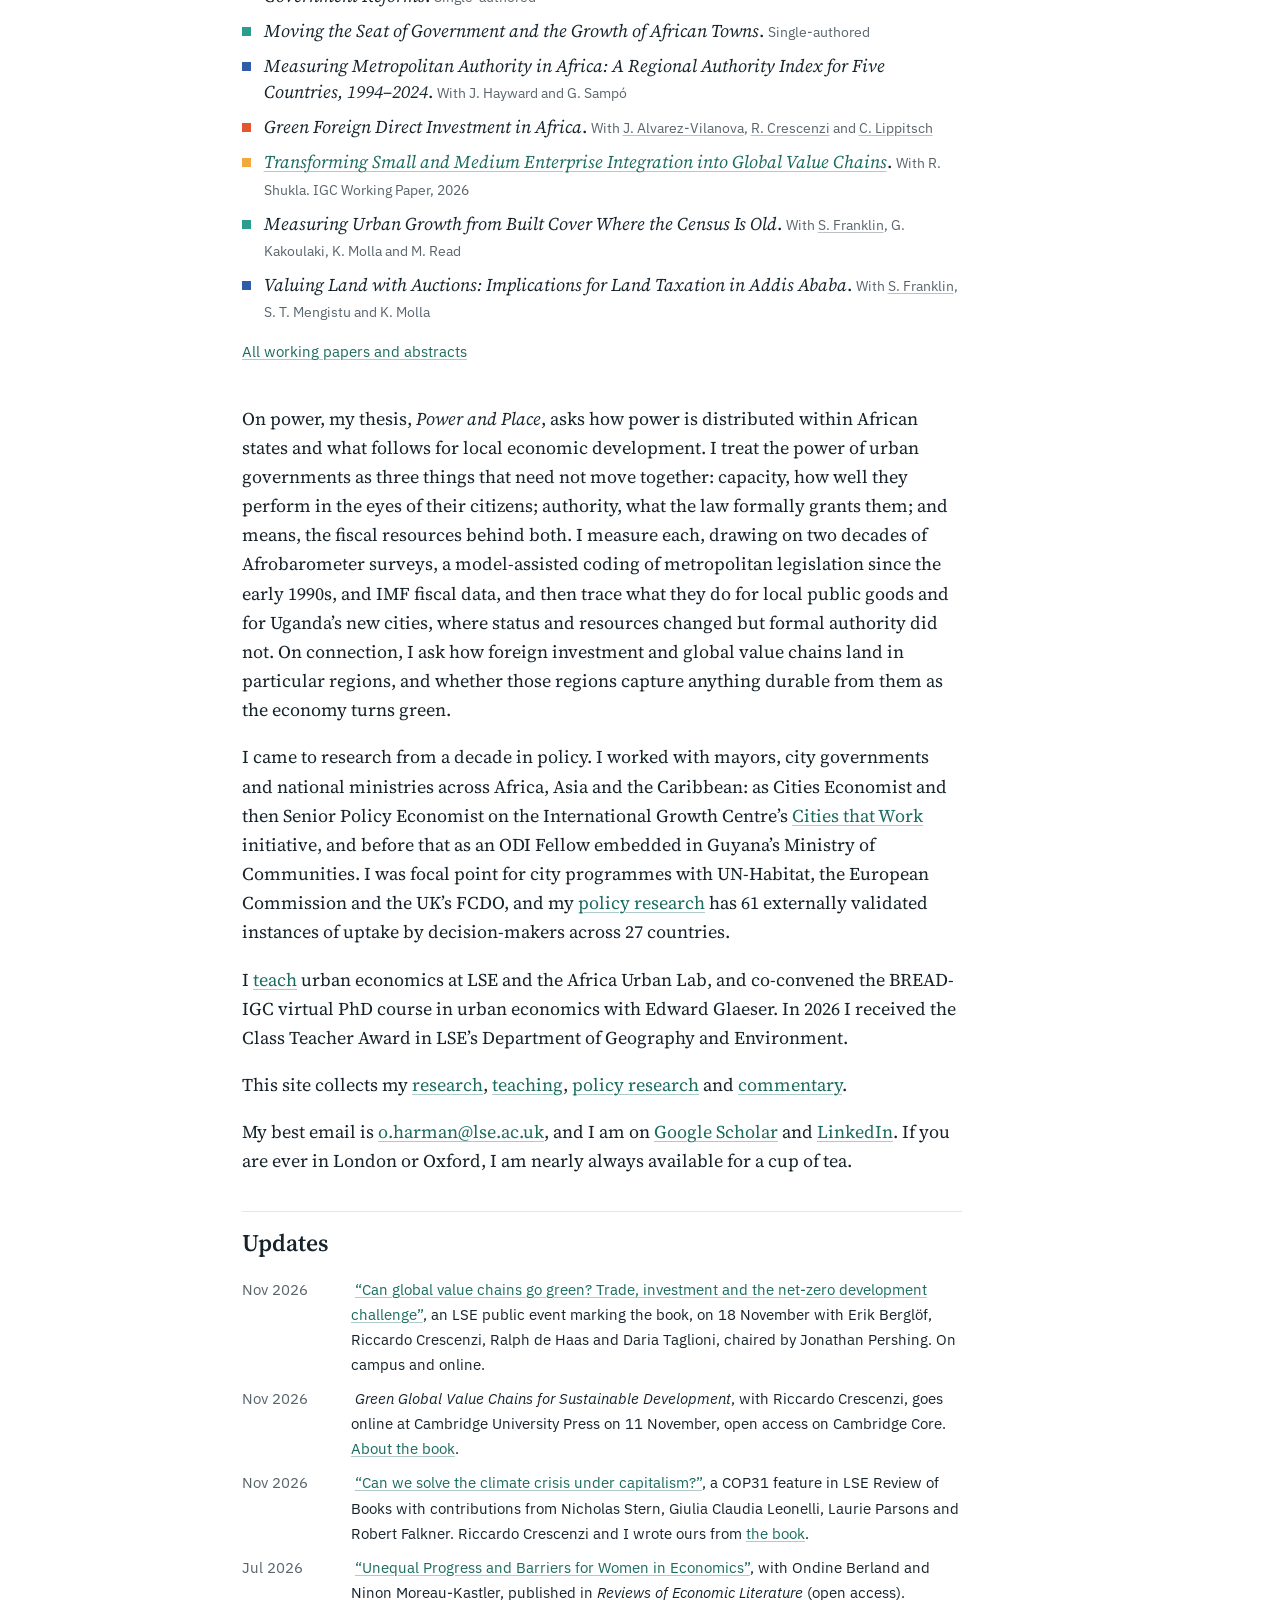
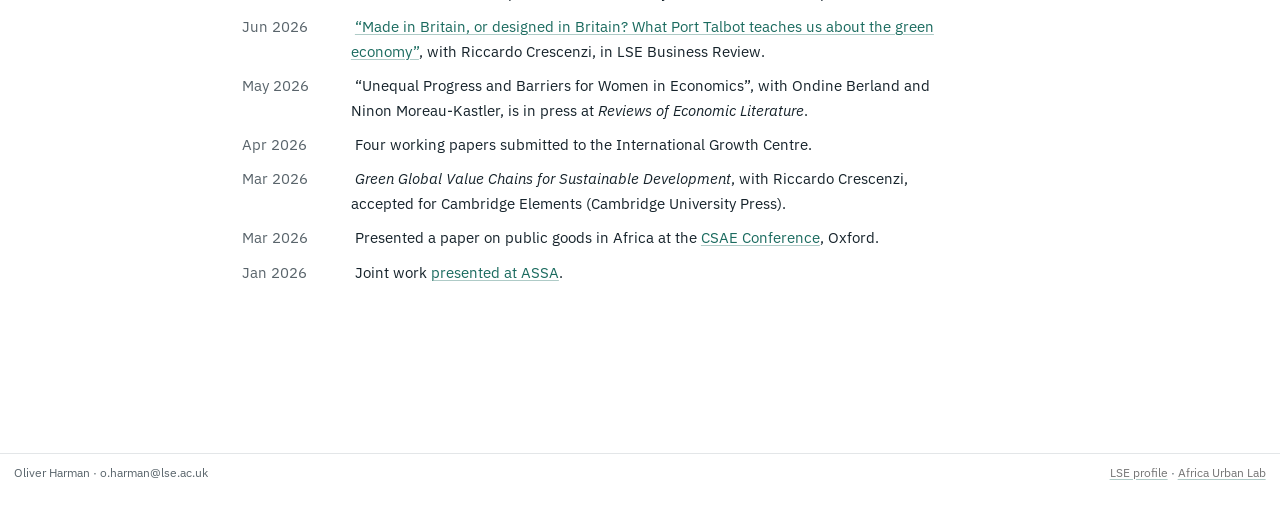
==== commit a49ecd31: "Built site for gh-pages" ====
--- a/index.html
+++ b/index.html
@@ -268,6 +268,7 @@
 <ul>
 <li><span class="date">Nov 2026</span> <a href="https://www.lse.ac.uk/events/global-value-chains">“Can global value chains go green? Trade, investment and the net-zero development challenge”</a>, an LSE public event marking the book, on 18 November with Erik Berglöf, Riccardo Crescenzi, Ralph de Haas and Daria Taglioni, chaired by Jonathan Pershing. On campus and online.</li>
 <li><span class="date">Nov 2026</span> <em>Green Global Value Chains for Sustainable Development</em>, with Riccardo Crescenzi, goes online at Cambridge University Press on 11 November, open access on Cambridge Core. <a href="./green-global-value-chains.html">About the book</a>.</li>
+<li><span class="date">Nov 2026</span> <a href="https://blogs.lse.ac.uk/lsereviewofbooks/2026/11/09/cop-31-can-we-solve-the-climate-crisis-under-capitalism-nick-stern-robert-falkner-giulia-leonelli-laurie-parsons-riccardo-crescenzi-oliver-harman/">“Can we solve the climate crisis under capitalism?”</a>, a COP31 feature in LSE Review of Books with contributions from Nicholas Stern, Giulia Claudia Leonelli, Laurie Parsons and Robert Falkner. Riccardo Crescenzi and I wrote ours from <a href="./green-global-value-chains.html">the book</a>.</li>
 <li><span class="date">Jul 2026</span> <a href="https://doi.org/10.21627/aekcyv04">“Unequal Progress and Barriers for Women in Economics”</a>, with Ondine Berland and Ninon Moreau-Kastler, published in <em>Reviews of Economic Literature</em> (open access).</li>
 <li><span class="date">Jun 2026</span> <a href="https://blogs.lse.ac.uk/businessreview/2026/06/13/made-in-britain-or-designed-in-britain-what-port-talbot-teaches-us-about-the-green-economy/">“Made in Britain, or designed in Britain? What Port Talbot teaches us about the green economy”</a>, with Riccardo Crescenzi, in LSE Business Review.</li>
 <li><span class="date">May 2026</span> “Unequal Progress and Barriers for Women in Economics”, with Ondine Berland and Ninon Moreau-Kastler, is in press at <em>Reviews of Economic Literature</em>.</li>
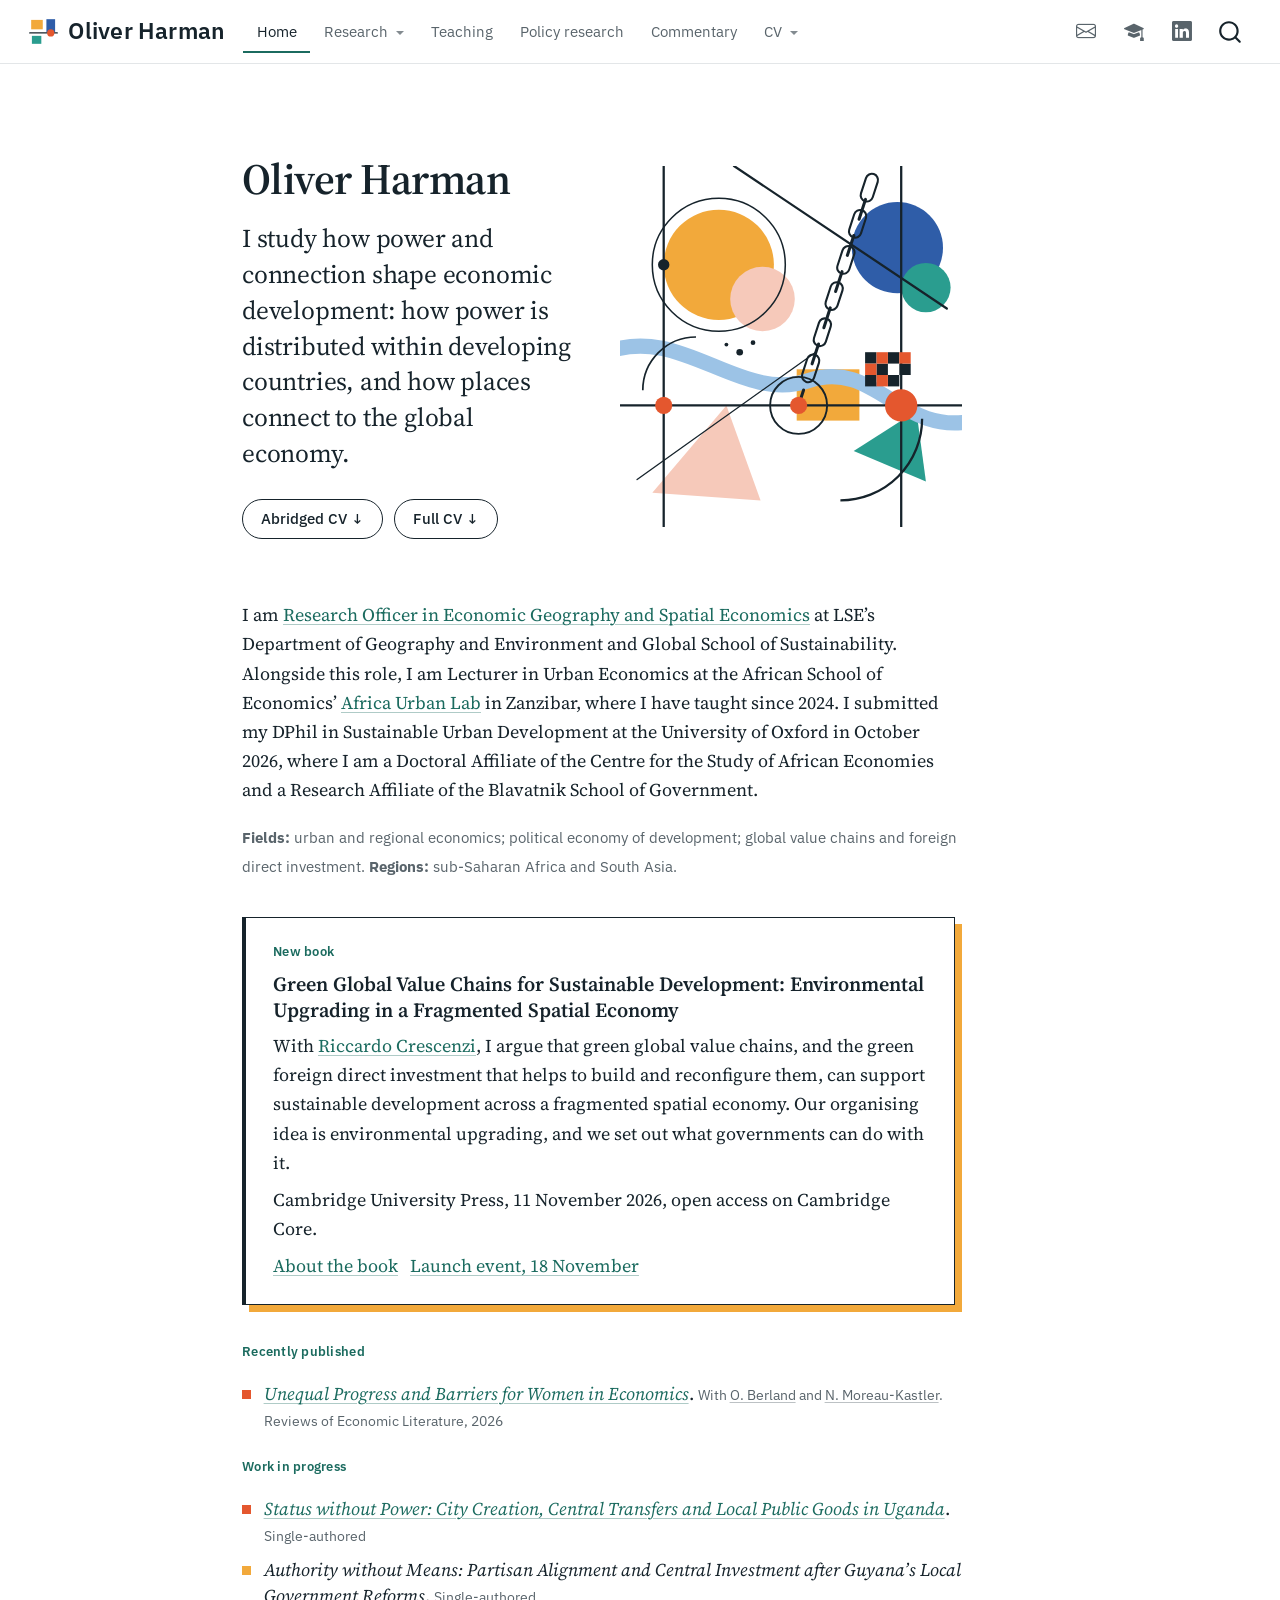
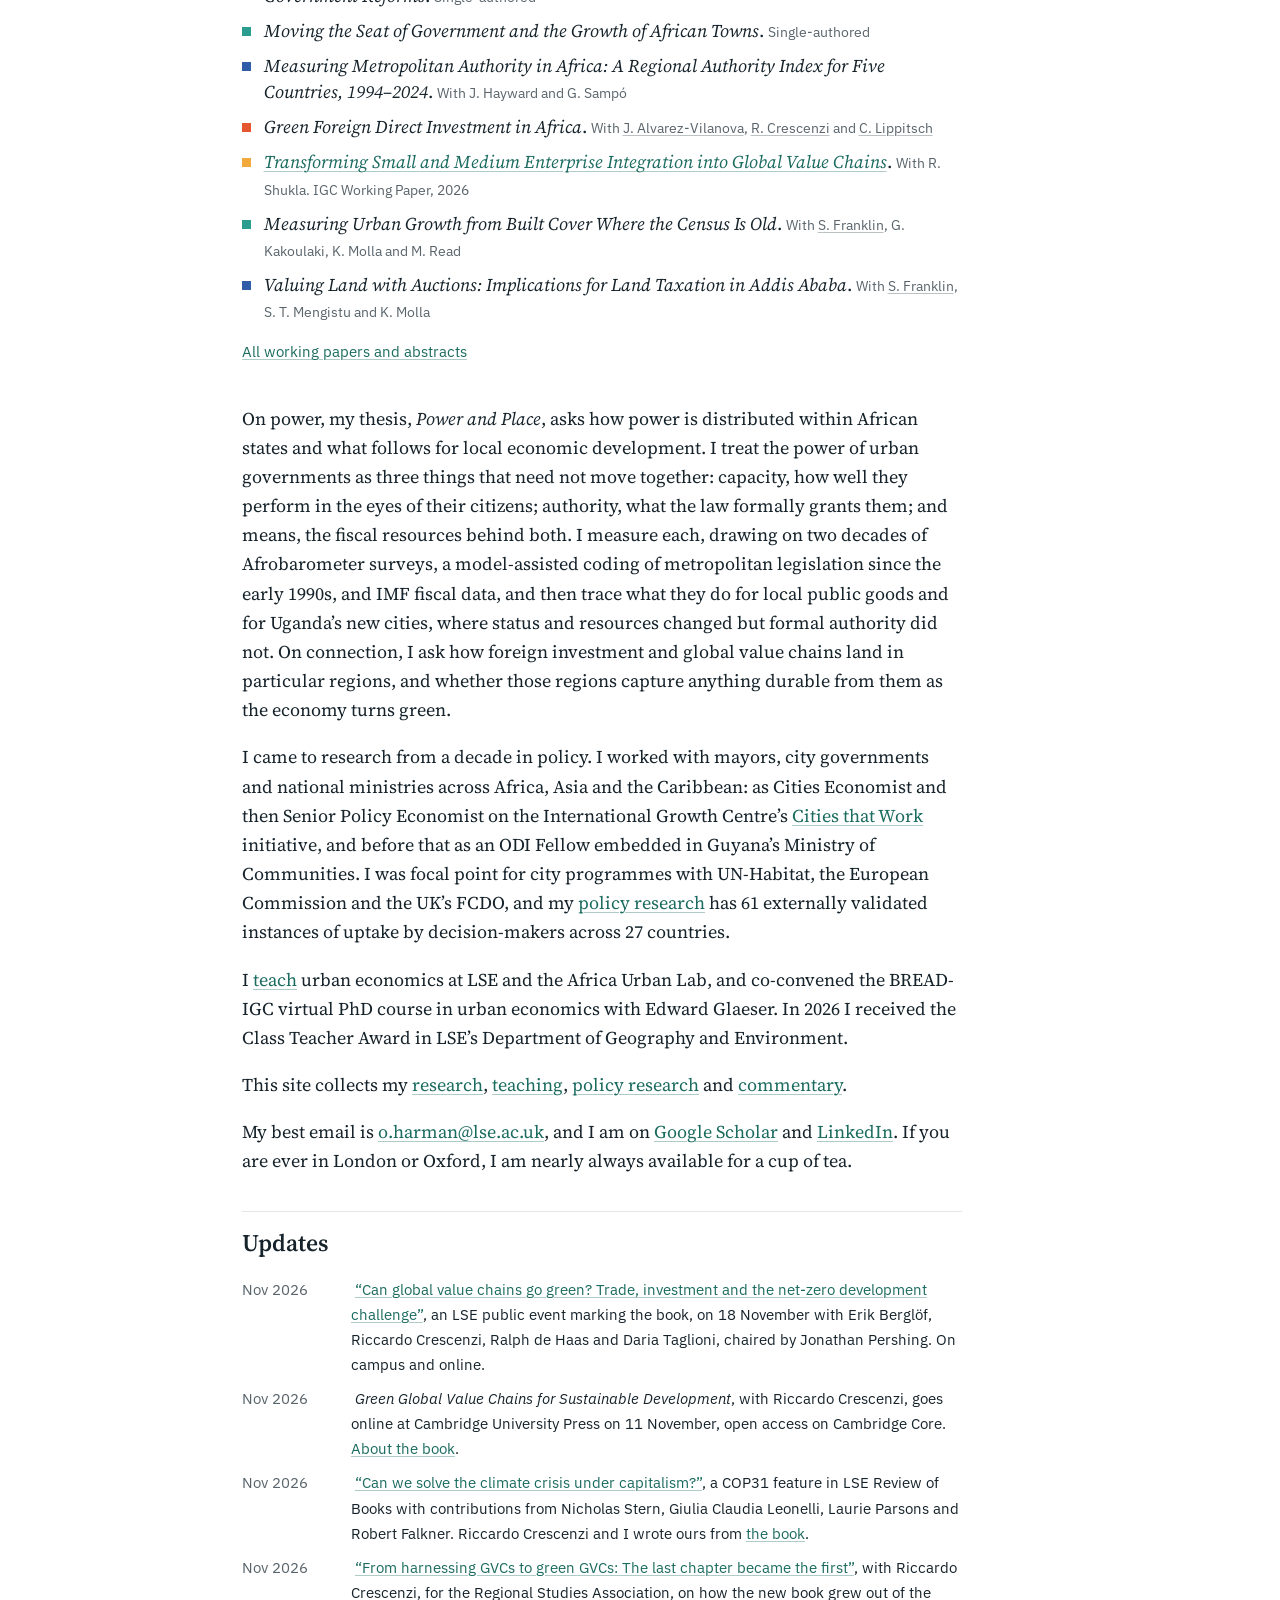
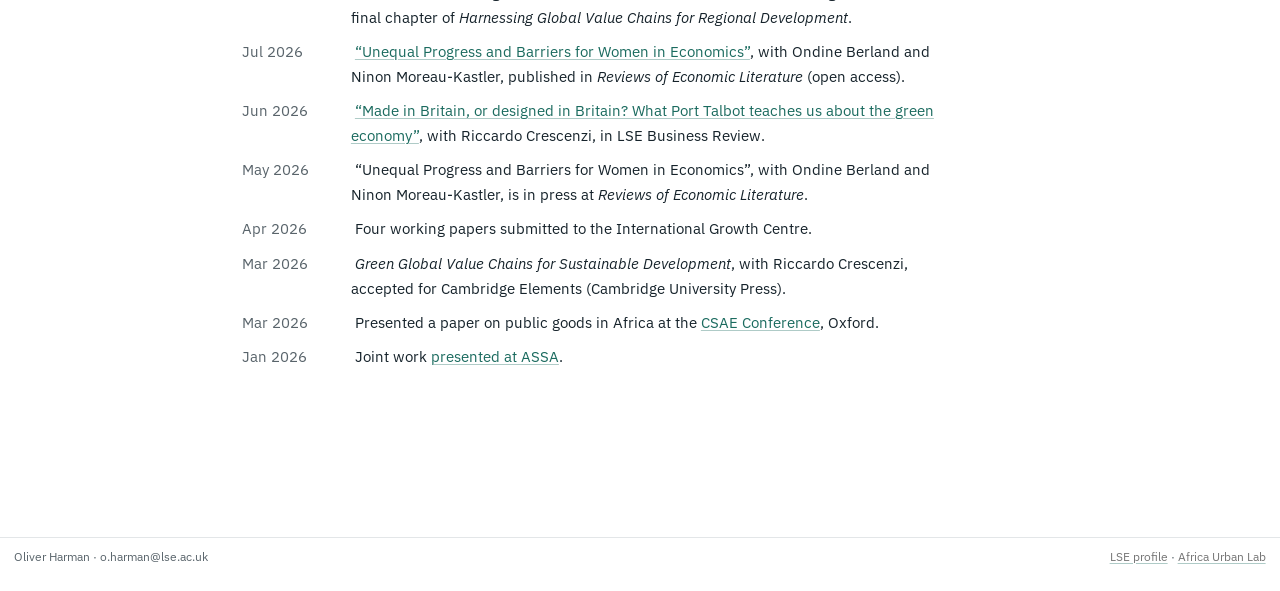
==== commit b3747168: "Built site for gh-pages" ====
--- a/index.html
+++ b/index.html
@@ -269,6 +269,7 @@
 <li><span class="date">Nov 2026</span> <a href="https://www.lse.ac.uk/events/global-value-chains">“Can global value chains go green? Trade, investment and the net-zero development challenge”</a>, an LSE public event marking the book, on 18 November with Erik Berglöf, Riccardo Crescenzi, Ralph de Haas and Daria Taglioni, chaired by Jonathan Pershing. On campus and online.</li>
 <li><span class="date">Nov 2026</span> <em>Green Global Value Chains for Sustainable Development</em>, with Riccardo Crescenzi, goes online at Cambridge University Press on 11 November, open access on Cambridge Core. <a href="./green-global-value-chains.html">About the book</a>.</li>
 <li><span class="date">Nov 2026</span> <a href="https://blogs.lse.ac.uk/lsereviewofbooks/2026/11/09/cop-31-can-we-solve-the-climate-crisis-under-capitalism-nick-stern-robert-falkner-giulia-leonelli-laurie-parsons-riccardo-crescenzi-oliver-harman/">“Can we solve the climate crisis under capitalism?”</a>, a COP31 feature in LSE Review of Books with contributions from Nicholas Stern, Giulia Claudia Leonelli, Laurie Parsons and Robert Falkner. Riccardo Crescenzi and I wrote ours from <a href="./green-global-value-chains.html">the book</a>.</li>
+<li><span class="date">Nov 2026</span> <a href="https://www.regionalstudies.org/news/from-harnessing-gvcs-to-green-gvcs-the-last-chapter-became-the-first/">“From harnessing GVCs to green GVCs: The last chapter became the first”</a>, with Riccardo Crescenzi, for the Regional Studies Association, on how the new book grew out of the final chapter of <em>Harnessing Global Value Chains for Regional Development</em>.</li>
 <li><span class="date">Jul 2026</span> <a href="https://doi.org/10.21627/aekcyv04">“Unequal Progress and Barriers for Women in Economics”</a>, with Ondine Berland and Ninon Moreau-Kastler, published in <em>Reviews of Economic Literature</em> (open access).</li>
 <li><span class="date">Jun 2026</span> <a href="https://blogs.lse.ac.uk/businessreview/2026/06/13/made-in-britain-or-designed-in-britain-what-port-talbot-teaches-us-about-the-green-economy/">“Made in Britain, or designed in Britain? What Port Talbot teaches us about the green economy”</a>, with Riccardo Crescenzi, in LSE Business Review.</li>
 <li><span class="date">May 2026</span> “Unequal Progress and Barriers for Women in Economics”, with Ondine Berland and Ninon Moreau-Kastler, is in press at <em>Reviews of Economic Literature</em>.</li>
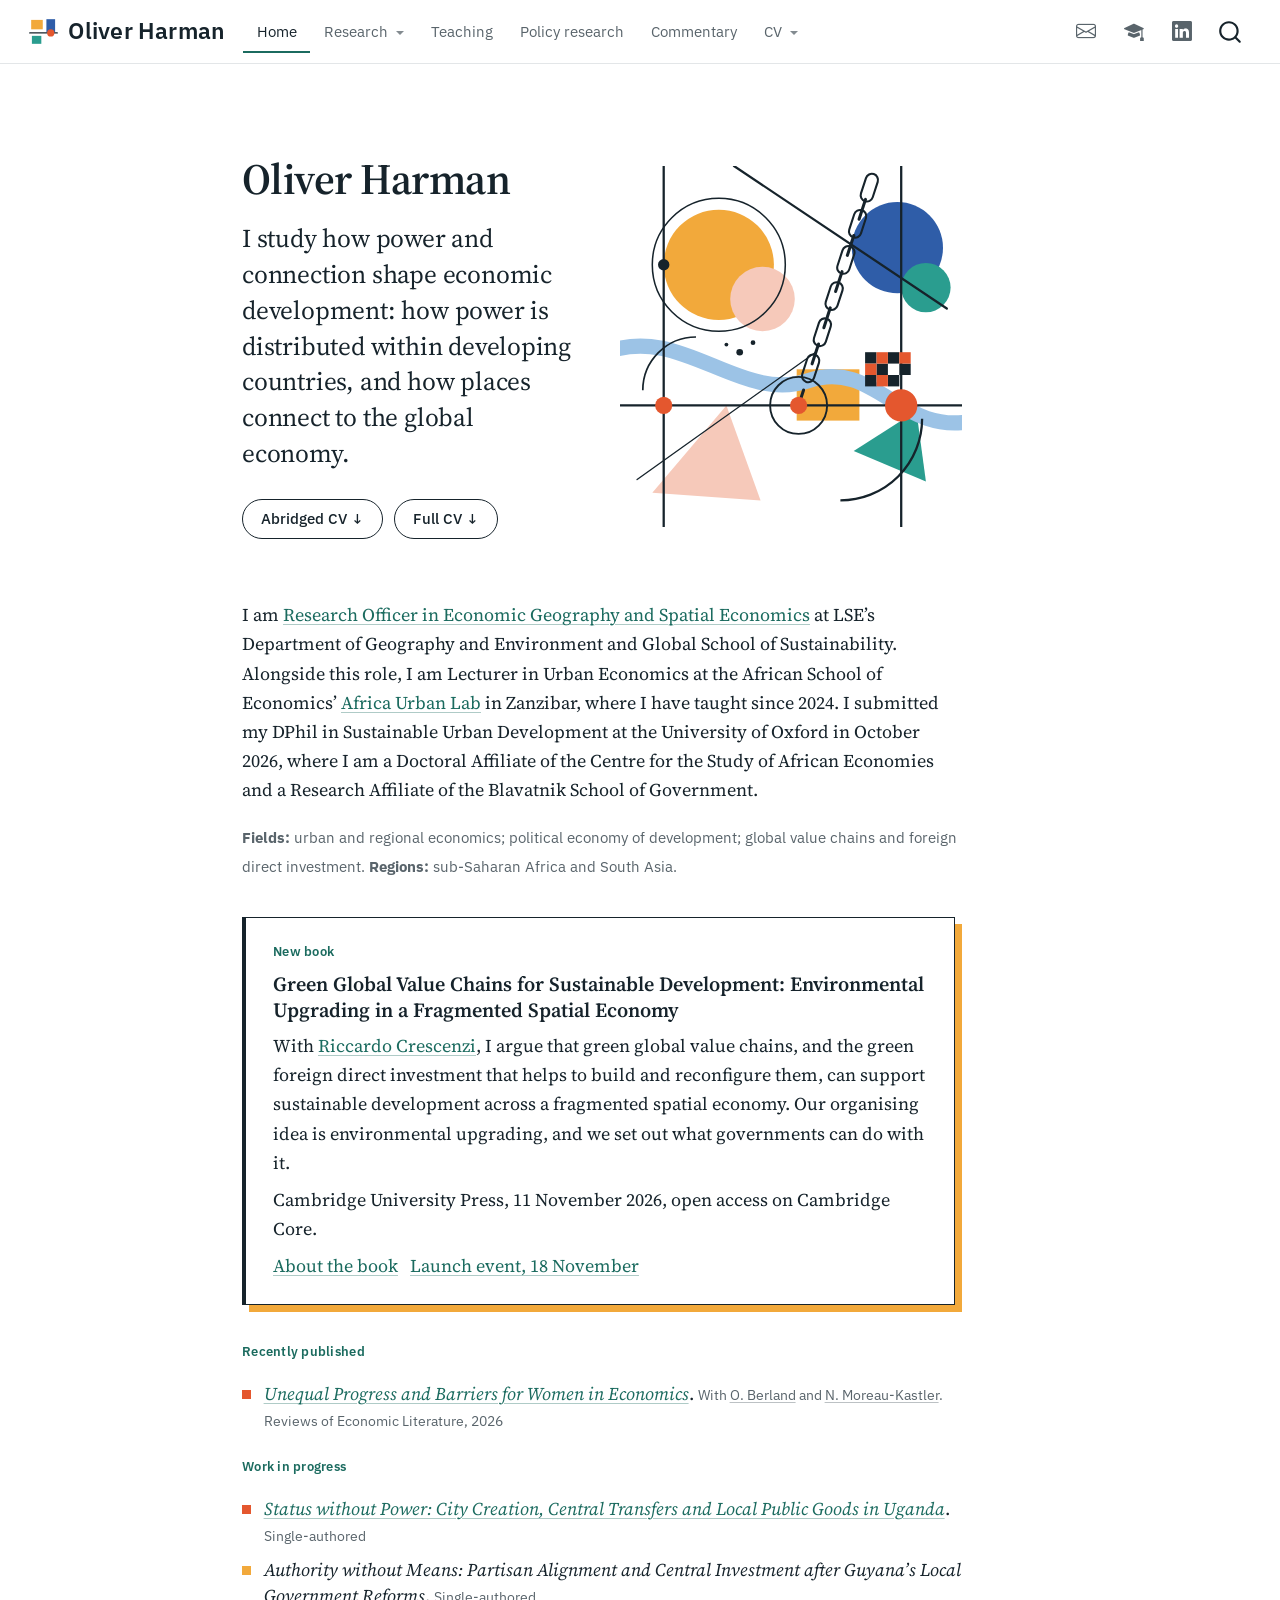
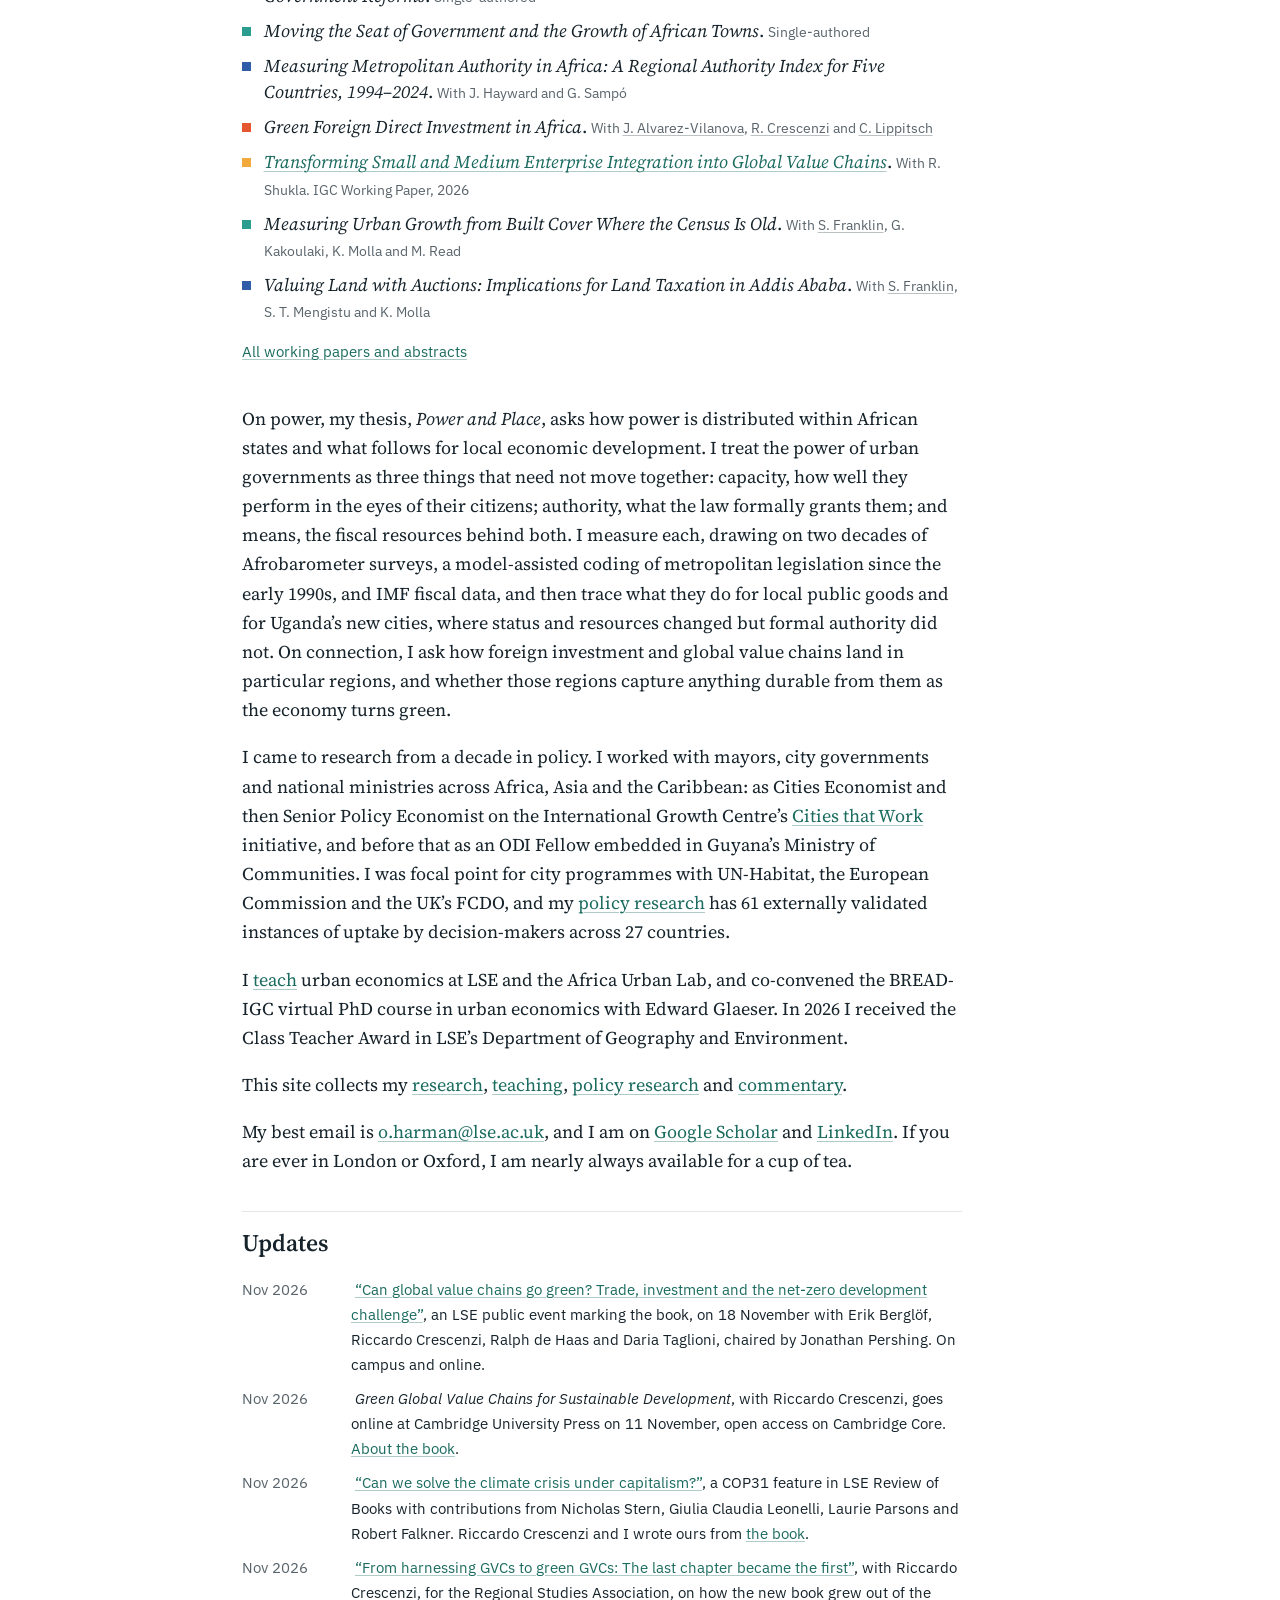
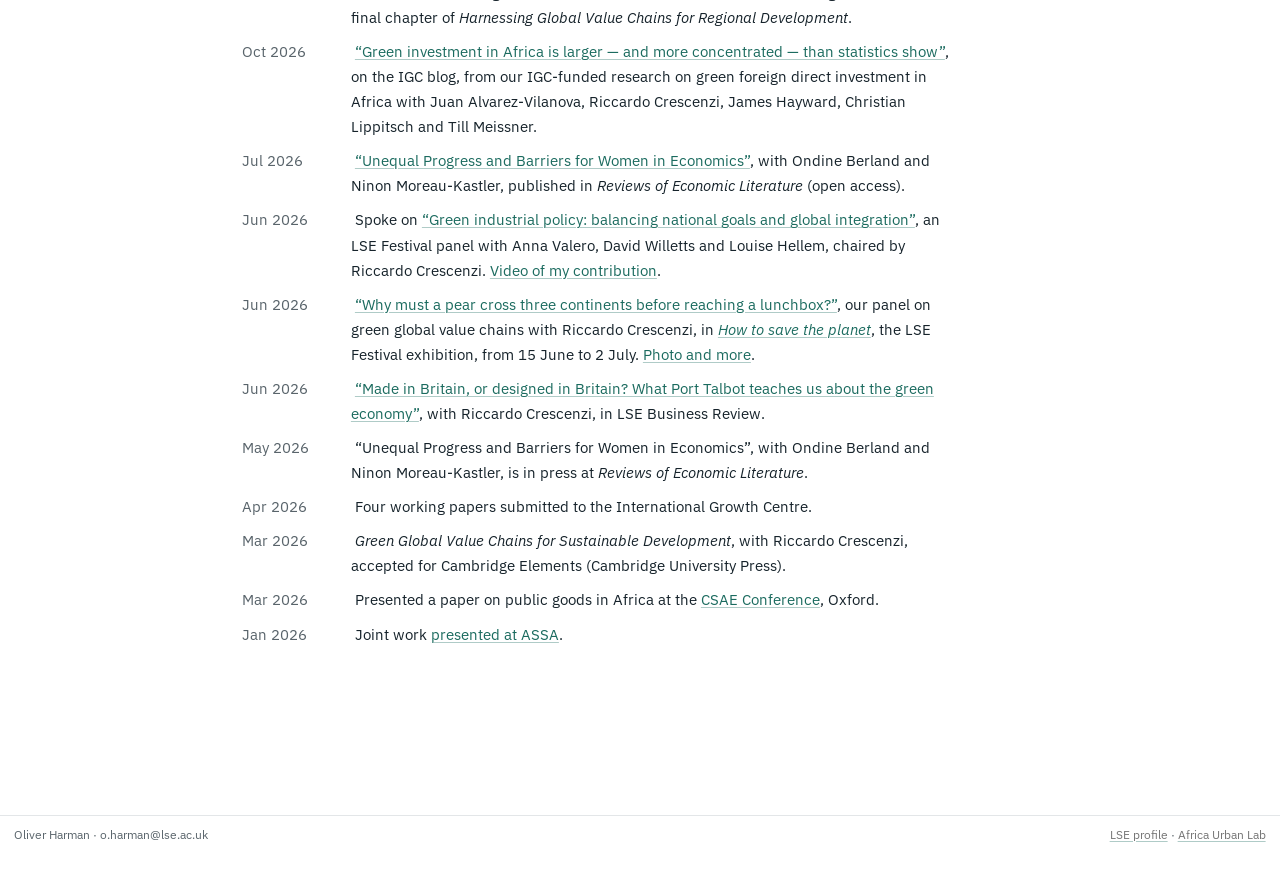
==== commit 5955b123: "Built site for gh-pages" ====
--- a/index.html
+++ b/index.html
@@ -270,7 +270,10 @@
 <li><span class="date">Nov 2026</span> <em>Green Global Value Chains for Sustainable Development</em>, with Riccardo Crescenzi, goes online at Cambridge University Press on 11 November, open access on Cambridge Core. <a href="./green-global-value-chains.html">About the book</a>.</li>
 <li><span class="date">Nov 2026</span> <a href="https://blogs.lse.ac.uk/lsereviewofbooks/2026/11/09/cop-31-can-we-solve-the-climate-crisis-under-capitalism-nick-stern-robert-falkner-giulia-leonelli-laurie-parsons-riccardo-crescenzi-oliver-harman/">“Can we solve the climate crisis under capitalism?”</a>, a COP31 feature in LSE Review of Books with contributions from Nicholas Stern, Giulia Claudia Leonelli, Laurie Parsons and Robert Falkner. Riccardo Crescenzi and I wrote ours from <a href="./green-global-value-chains.html">the book</a>.</li>
 <li><span class="date">Nov 2026</span> <a href="https://www.regionalstudies.org/news/from-harnessing-gvcs-to-green-gvcs-the-last-chapter-became-the-first/">“From harnessing GVCs to green GVCs: The last chapter became the first”</a>, with Riccardo Crescenzi, for the Regional Studies Association, on how the new book grew out of the final chapter of <em>Harnessing Global Value Chains for Regional Development</em>.</li>
+<li><span class="date">Oct 2026</span> <a href="https://www.theigc.org/blogs/green-foreign-direct-investment-africa">“Green investment in Africa is larger — and more concentrated — than statistics show”</a>, on the IGC blog, from our IGC-funded research on green foreign direct investment in Africa with Juan Alvarez-Vilanova, Riccardo Crescenzi, James Hayward, Christian Lippitsch and Till Meissner.</li>
 <li><span class="date">Jul 2026</span> <a href="https://doi.org/10.21627/aekcyv04">“Unequal Progress and Barriers for Women in Economics”</a>, with Ondine Berland and Ninon Moreau-Kastler, published in <em>Reviews of Economic Literature</em> (open access).</li>
+<li><span class="date">Jun 2026</span> Spoke on <a href="https://www.lse.ac.uk/events/lse-festival/2026/green-industrial-policy">“Green industrial policy: balancing national goals and global integration”</a>, an LSE Festival panel with Anna Valero, David Willetts and Louise Hellem, chaired by Riccardo Crescenzi. <a href="https://www.youtube.com/watch?v=Q4jl9RzZLRU&amp;t=1950s">Video of my contribution</a>.</li>
+<li><span class="date">Jun 2026</span> <a href="https://www.lse.ac.uk/Events/LSE-Festival/2026/LF26-Holdingpowerfultoaccount-foodmiles.pdf">“Why must a pear cross three continents before reaching a lunchbox?”</a>, our panel on green global value chains with Riccardo Crescenzi, in <a href="https://www.lse.ac.uk/events/lse-festival/2026/lse-festival-exhibition"><em>How to save the planet</em></a>, the LSE Festival exhibition, from 15 June to 2 July. <a href="./green-global-value-chains.html#lse-festival">Photo and more</a>.</li>
 <li><span class="date">Jun 2026</span> <a href="https://blogs.lse.ac.uk/businessreview/2026/06/13/made-in-britain-or-designed-in-britain-what-port-talbot-teaches-us-about-the-green-economy/">“Made in Britain, or designed in Britain? What Port Talbot teaches us about the green economy”</a>, with Riccardo Crescenzi, in LSE Business Review.</li>
 <li><span class="date">May 2026</span> “Unequal Progress and Barriers for Women in Economics”, with Ondine Berland and Ninon Moreau-Kastler, is in press at <em>Reviews of Economic Literature</em>.</li>
 <li><span class="date">Apr 2026</span> Four working papers submitted to the International Growth Centre.</li>
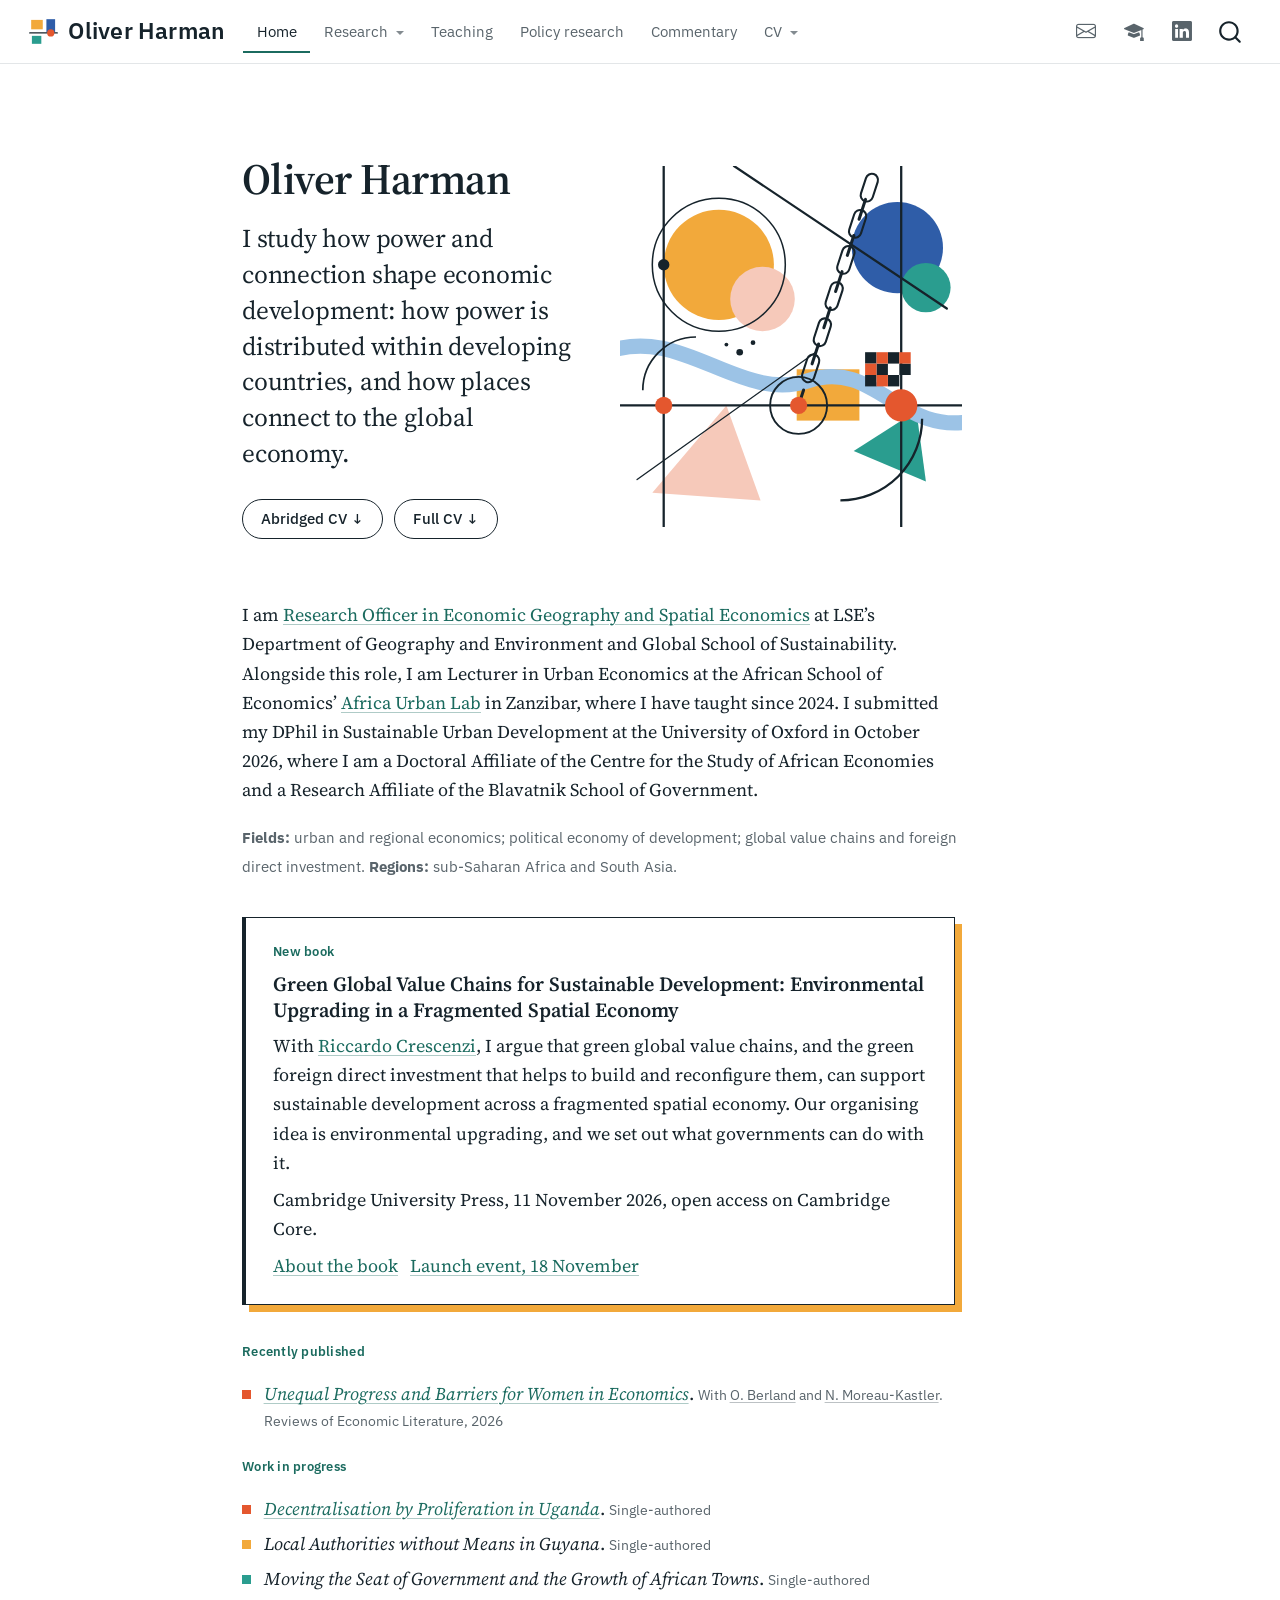
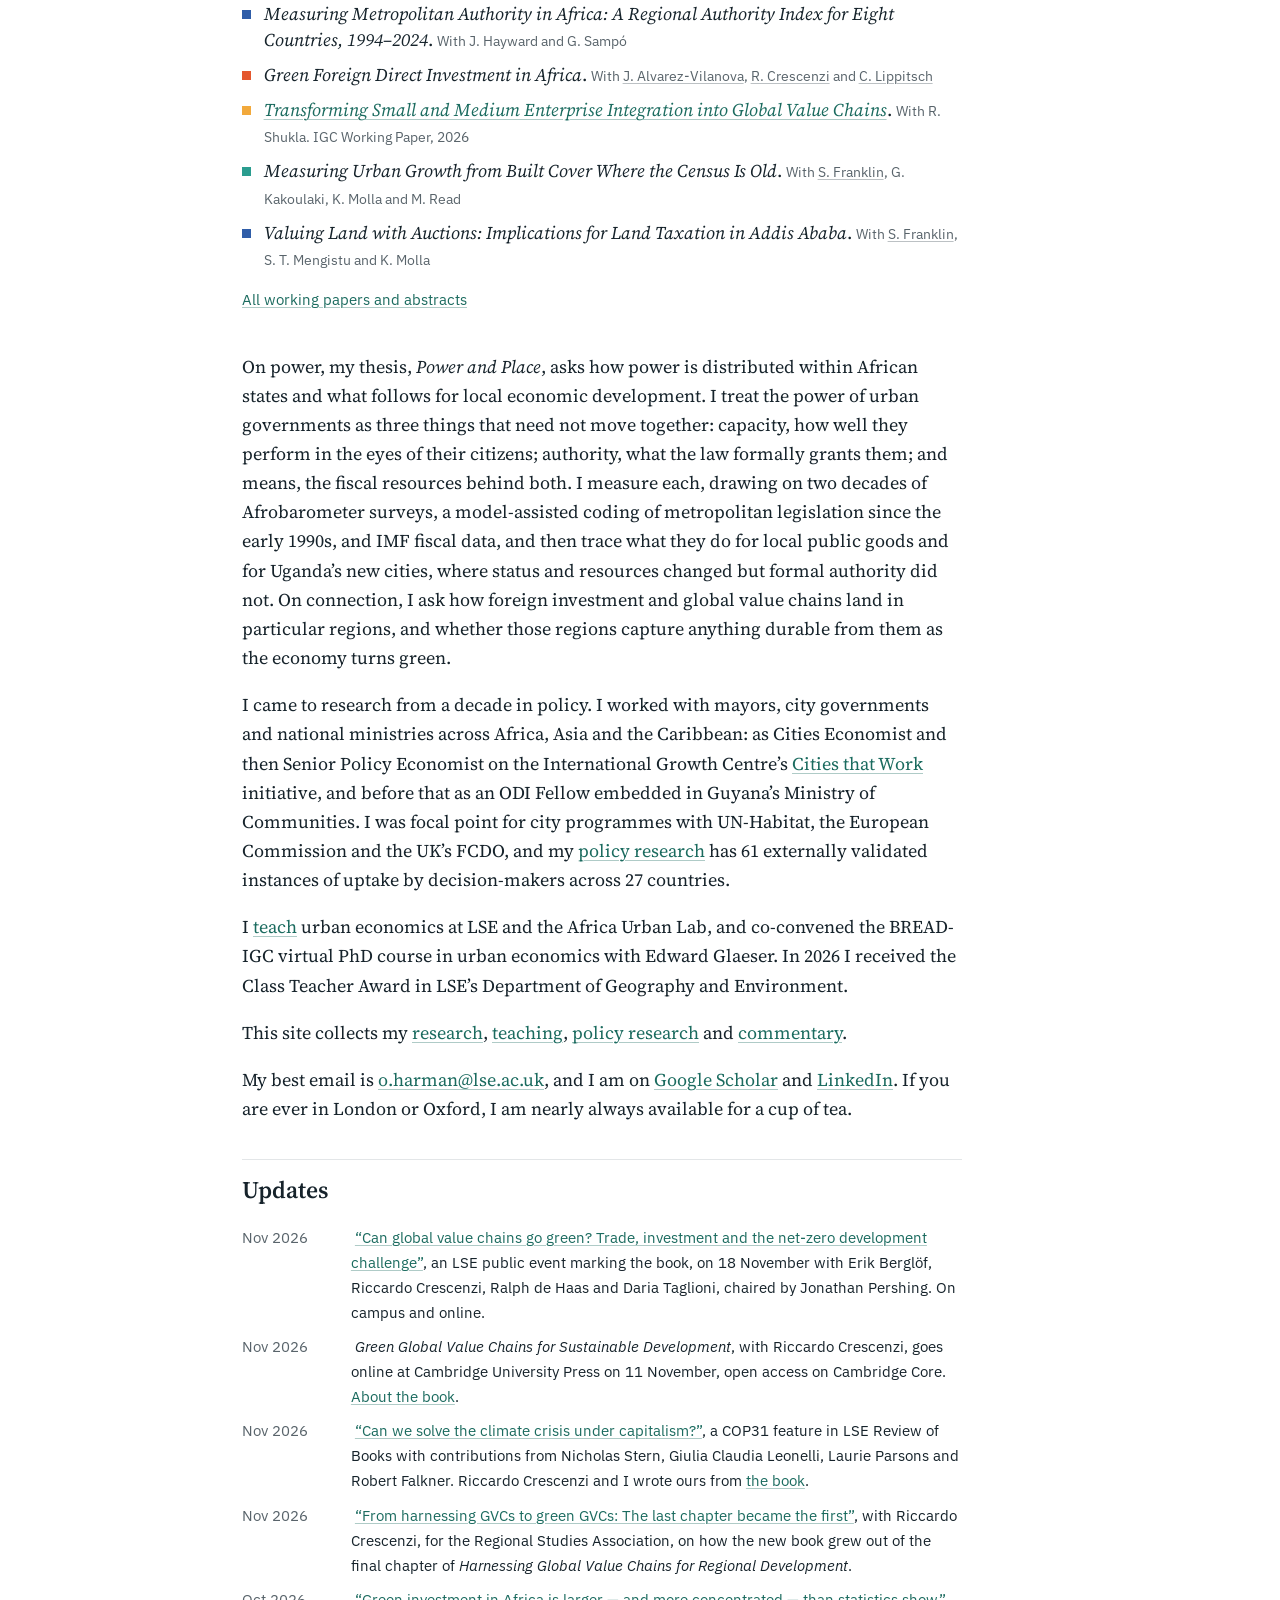
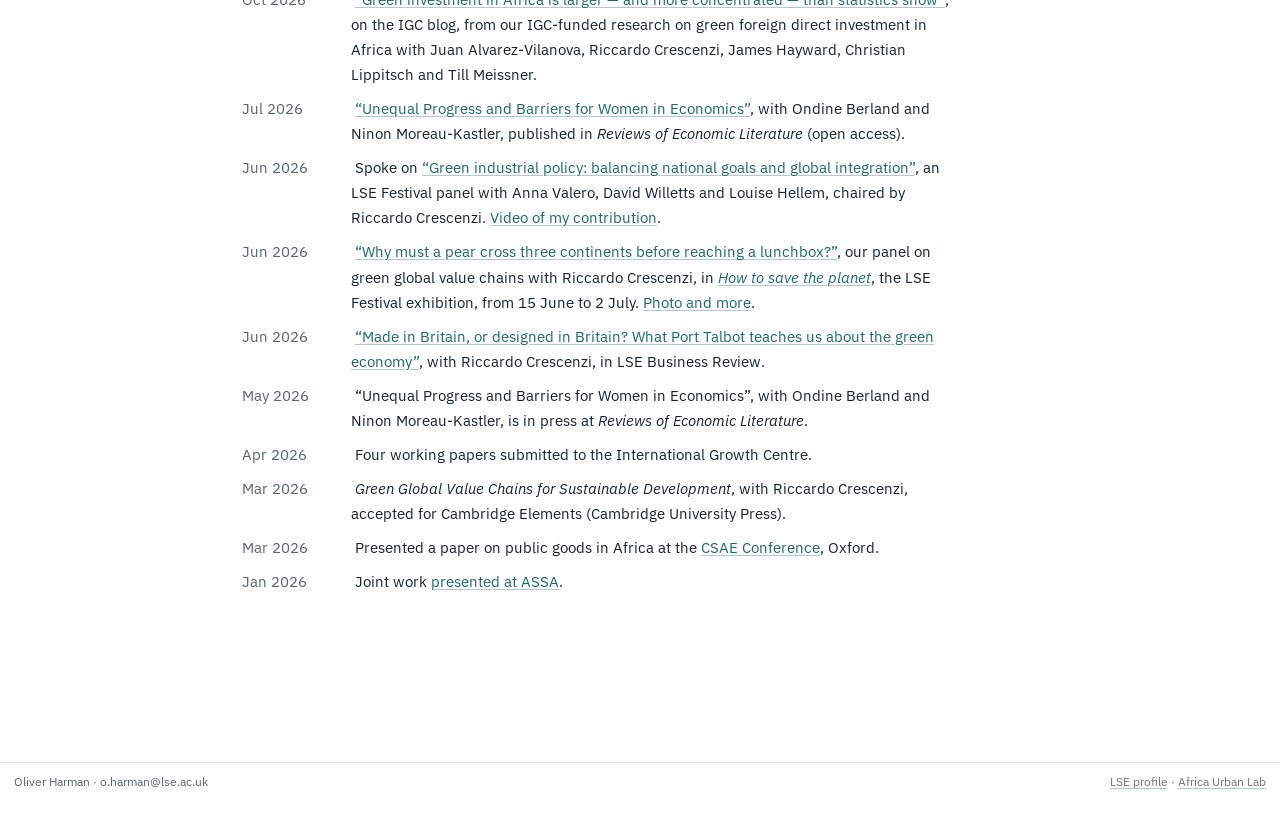
==== commit 99f194f3: "Built site for gh-pages" ====
--- a/index.html
+++ b/index.html
@@ -246,10 +246,10 @@
 </ul>
 <p><span class="label">Work in progress</span></p>
 <ul>
-<li><em><a href="./research.html#featured-paper">Status without Power: City Creation, Central Transfers and Local Public Goods in Uganda</a></em>. <span class="with">Single-authored</span></li>
-<li><em>Authority without Means: Partisan Alignment and Central Investment after Guyana’s Local Government Reforms</em>. <span class="with">Single-authored</span></li>
+<li><em><a href="./research.html#featured-paper">Decentralisation by Proliferation in Uganda</a></em>. <span class="with">Single-authored</span></li>
+<li><em>Local Authorities without Means in Guyana</em>. <span class="with">Single-authored</span></li>
 <li><em>Moving the Seat of Government and the Growth of African Towns</em>. <span class="with">Single-authored</span></li>
-<li><em>Measuring Metropolitan Authority in Africa: A Regional Authority Index for Five Countries, 1994–2024</em>. <span class="with">With J. Hayward and G. Sampó</span></li>
+<li><em>Measuring Metropolitan Authority in Africa: A Regional Authority Index for Eight Countries, 1994–2024</em>. <span class="with">With J. Hayward and G. Sampó</span></li>
 <li><em>Green Foreign Direct Investment in Africa</em>. <span class="with">With <a href="https://www.lse.ac.uk/geography-and-environment/people/phd-students/juan-alvarez-vilanova">J. Alvarez-Vilanova</a>, <a href="https://www.lse.ac.uk/geography-and-environment/people/academic-staff/riccardo-crescenzi">R. Crescenzi</a> and <a href="https://sites.google.com/view/christianlippitsch">C. Lippitsch</a></span></li>
 <li><em><a href="https://www.theigc.org/sites/default/files/2026-10/Harman%20and%20Shukla%20Working%20Paper%20September%202026.pdf">Transforming Small and Medium Enterprise Integration into Global Value Chains</a></em>. <span class="with">With R. Shukla. IGC Working Paper, 2026</span></li>
 <li><em>Measuring Urban Growth from Built Cover Where the Census Is Old</em>. <span class="with">With <a href="https://www.simonfranklin.co/">S. Franklin</a>, G. Kakoulaki, K. Molla and M. Read</span></li>
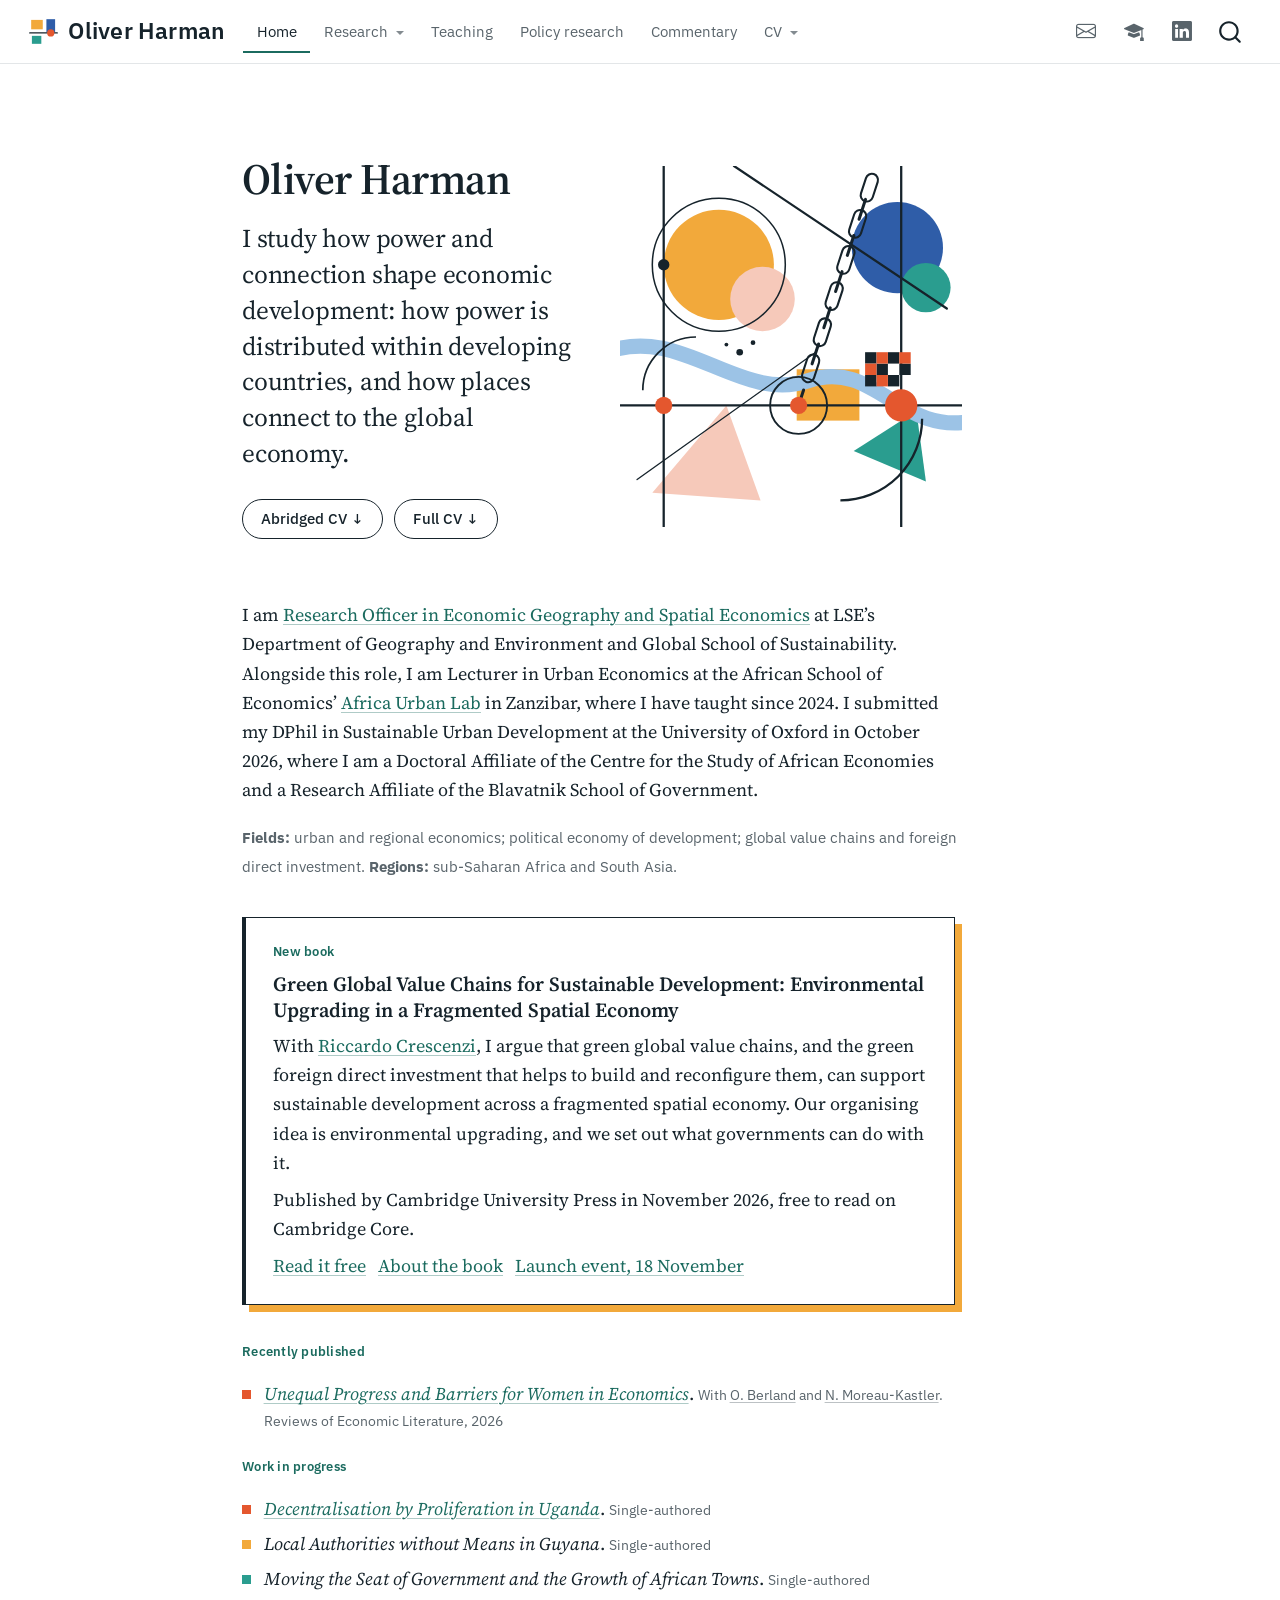
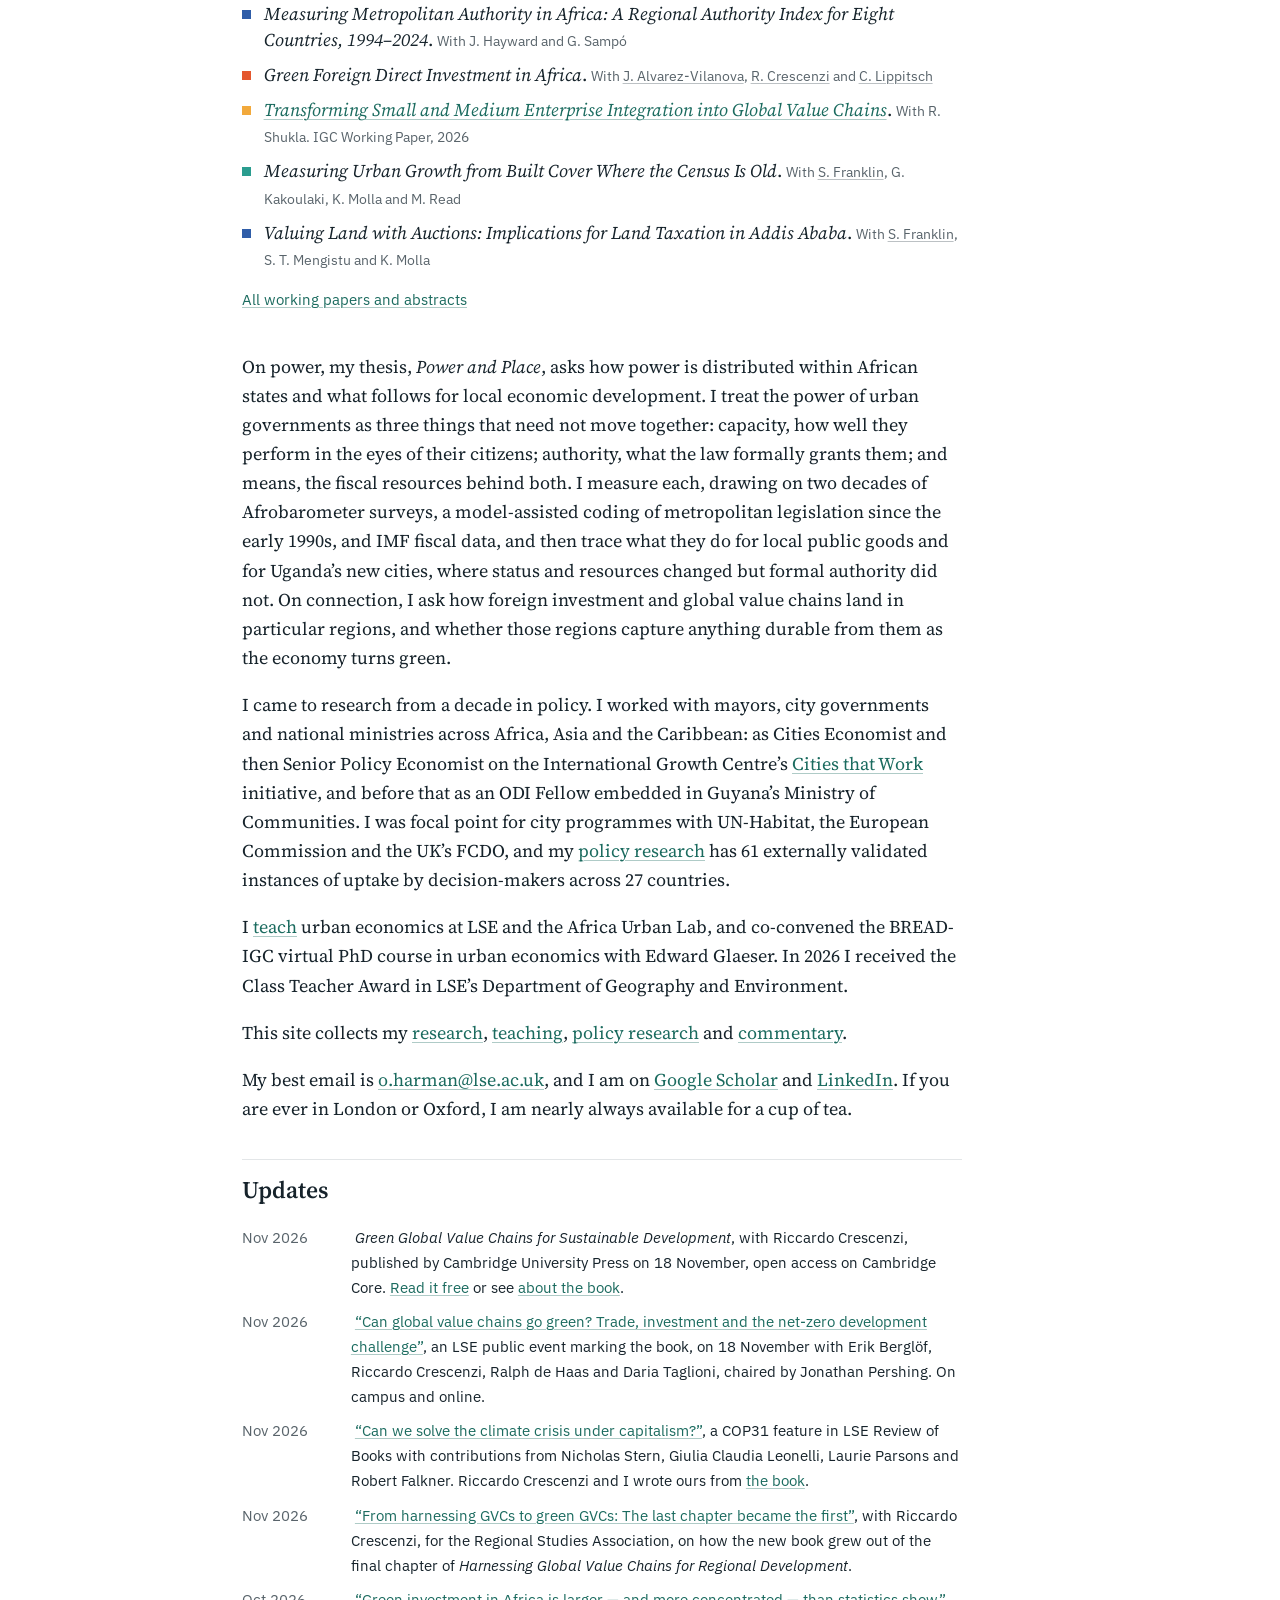
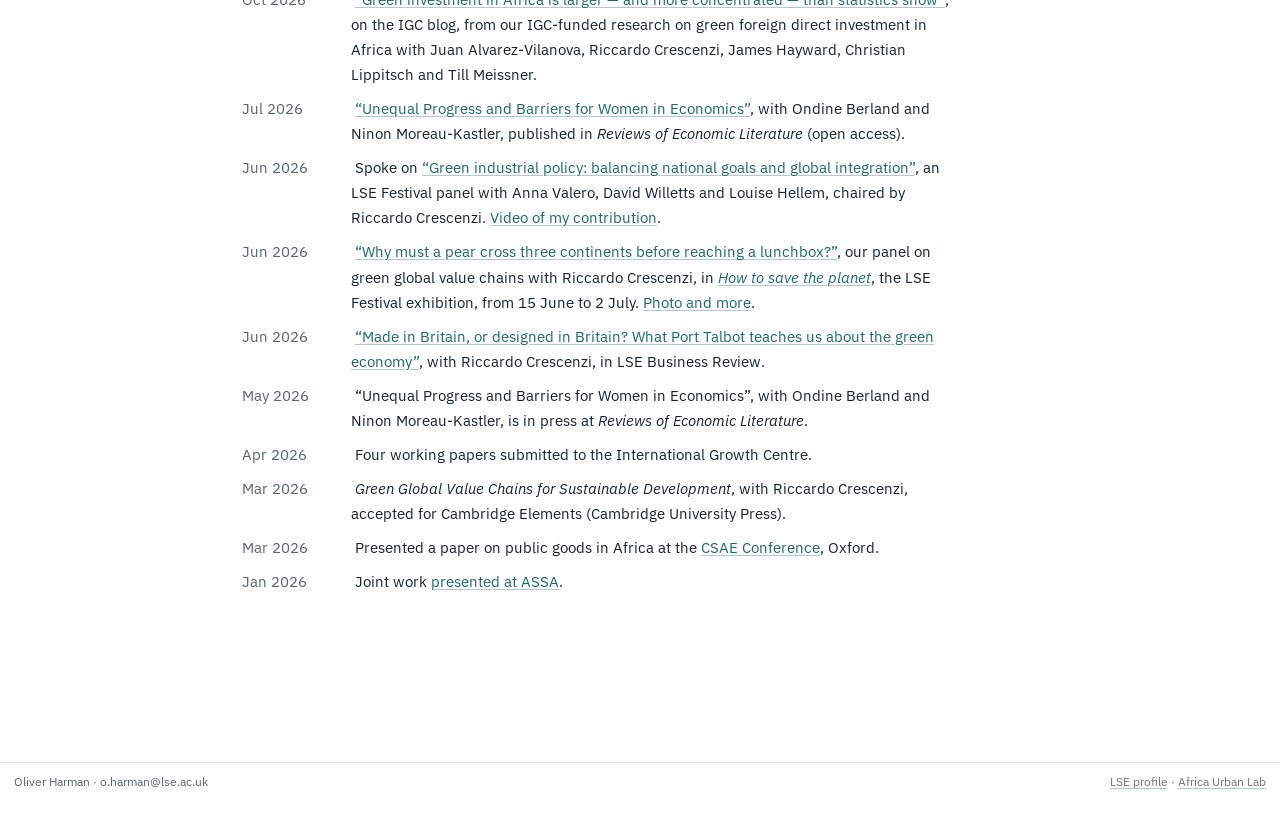
==== commit 4ee37721: "Built site for gh-pages" ====
--- a/index.html
+++ b/index.html
@@ -236,8 +236,8 @@
 <p><span class="label">New book</span></p>
 <p><span class="paper-title">Green Global Value Chains for Sustainable Development: Environmental Upgrading in a Fragmented Spatial Economy</span></p>
 <p>With <a href="https://www.lse.ac.uk/geography-and-environment/people/academic-staff/riccardo-crescenzi">Riccardo Crescenzi</a>, I argue that green global value chains, and the green foreign direct investment that helps to build and reconfigure them, can support sustainable development across a fragmented spatial economy. Our organising idea is environmental upgrading, and we set out what governments can do with it.</p>
-<p>Cambridge University Press, 11 November 2026, open access on Cambridge Core.</p>
-<p><a href="./green-global-value-chains.html">About the book</a> &nbsp; <a href="https://www.lse.ac.uk/events/global-value-chains">Launch event, 18 November</a></p>
+<p>Published by Cambridge University Press in November 2026, free to read on Cambridge Core.</p>
+<p><a href="https://doi.org/10.1017/9781009623766">Read it free</a> &nbsp; <a href="./green-global-value-chains.html">About the book</a> &nbsp; <a href="https://www.lse.ac.uk/events/global-value-chains">Launch event, 18 November</a></p>
 </div>
 <div class="wip">
 <p><span class="label">Recently published</span></p>
@@ -266,8 +266,8 @@
 <h2 data-anchor-id="updates">Updates</h2>
 <div class="updates">
 <ul>
+<li><span class="date">Nov 2026</span> <em>Green Global Value Chains for Sustainable Development</em>, with Riccardo Crescenzi, published by Cambridge University Press on 18 November, open access on Cambridge Core. <a href="https://doi.org/10.1017/9781009623766">Read it free</a> or see <a href="./green-global-value-chains.html">about the book</a>.</li>
 <li><span class="date">Nov 2026</span> <a href="https://www.lse.ac.uk/events/global-value-chains">“Can global value chains go green? Trade, investment and the net-zero development challenge”</a>, an LSE public event marking the book, on 18 November with Erik Berglöf, Riccardo Crescenzi, Ralph de Haas and Daria Taglioni, chaired by Jonathan Pershing. On campus and online.</li>
-<li><span class="date">Nov 2026</span> <em>Green Global Value Chains for Sustainable Development</em>, with Riccardo Crescenzi, goes online at Cambridge University Press on 11 November, open access on Cambridge Core. <a href="./green-global-value-chains.html">About the book</a>.</li>
 <li><span class="date">Nov 2026</span> <a href="https://blogs.lse.ac.uk/lsereviewofbooks/2026/11/09/cop-31-can-we-solve-the-climate-crisis-under-capitalism-nick-stern-robert-falkner-giulia-leonelli-laurie-parsons-riccardo-crescenzi-oliver-harman/">“Can we solve the climate crisis under capitalism?”</a>, a COP31 feature in LSE Review of Books with contributions from Nicholas Stern, Giulia Claudia Leonelli, Laurie Parsons and Robert Falkner. Riccardo Crescenzi and I wrote ours from <a href="./green-global-value-chains.html">the book</a>.</li>
 <li><span class="date">Nov 2026</span> <a href="https://www.regionalstudies.org/news/from-harnessing-gvcs-to-green-gvcs-the-last-chapter-became-the-first/">“From harnessing GVCs to green GVCs: The last chapter became the first”</a>, with Riccardo Crescenzi, for the Regional Studies Association, on how the new book grew out of the final chapter of <em>Harnessing Global Value Chains for Regional Development</em>.</li>
 <li><span class="date">Oct 2026</span> <a href="https://www.theigc.org/blogs/green-foreign-direct-investment-africa">“Green investment in Africa is larger — and more concentrated — than statistics show”</a>, on the IGC blog, from our IGC-funded research on green foreign direct investment in Africa with Juan Alvarez-Vilanova, Riccardo Crescenzi, James Hayward, Christian Lippitsch and Till Meissner.</li>
